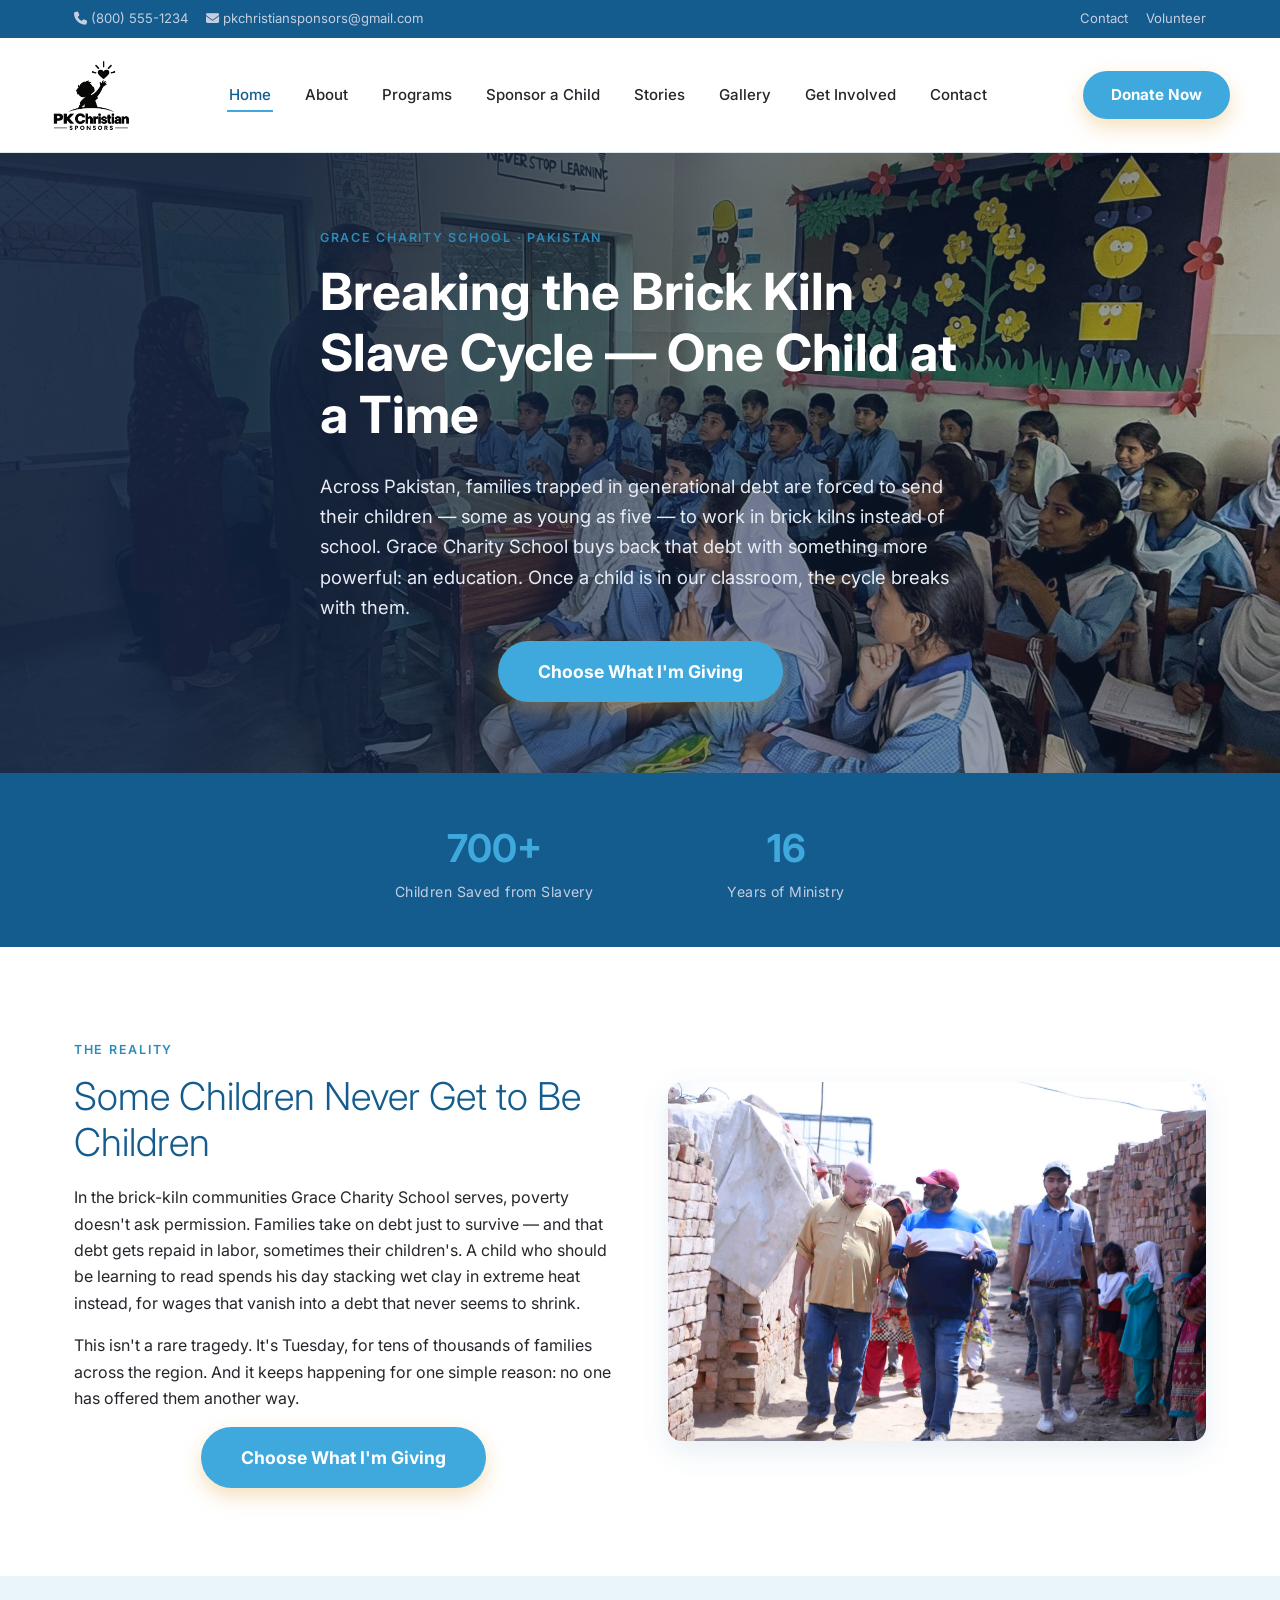
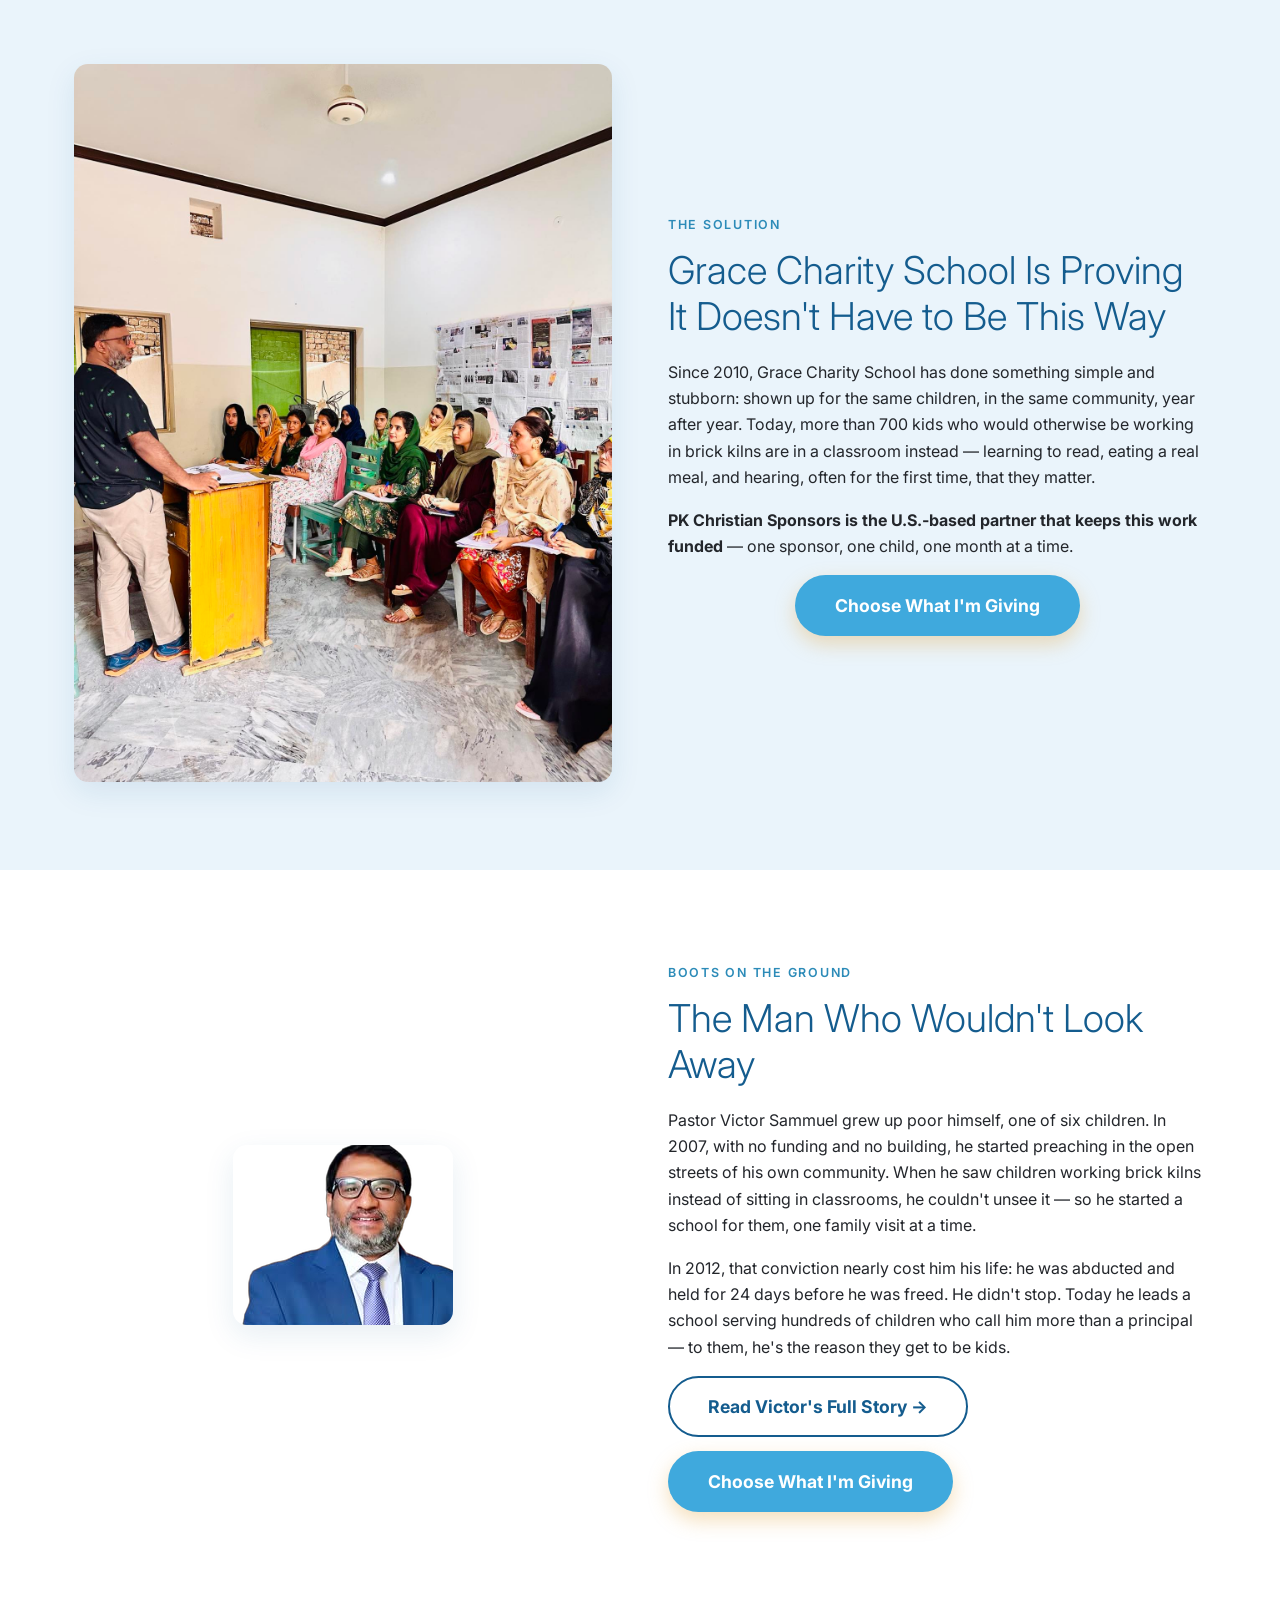
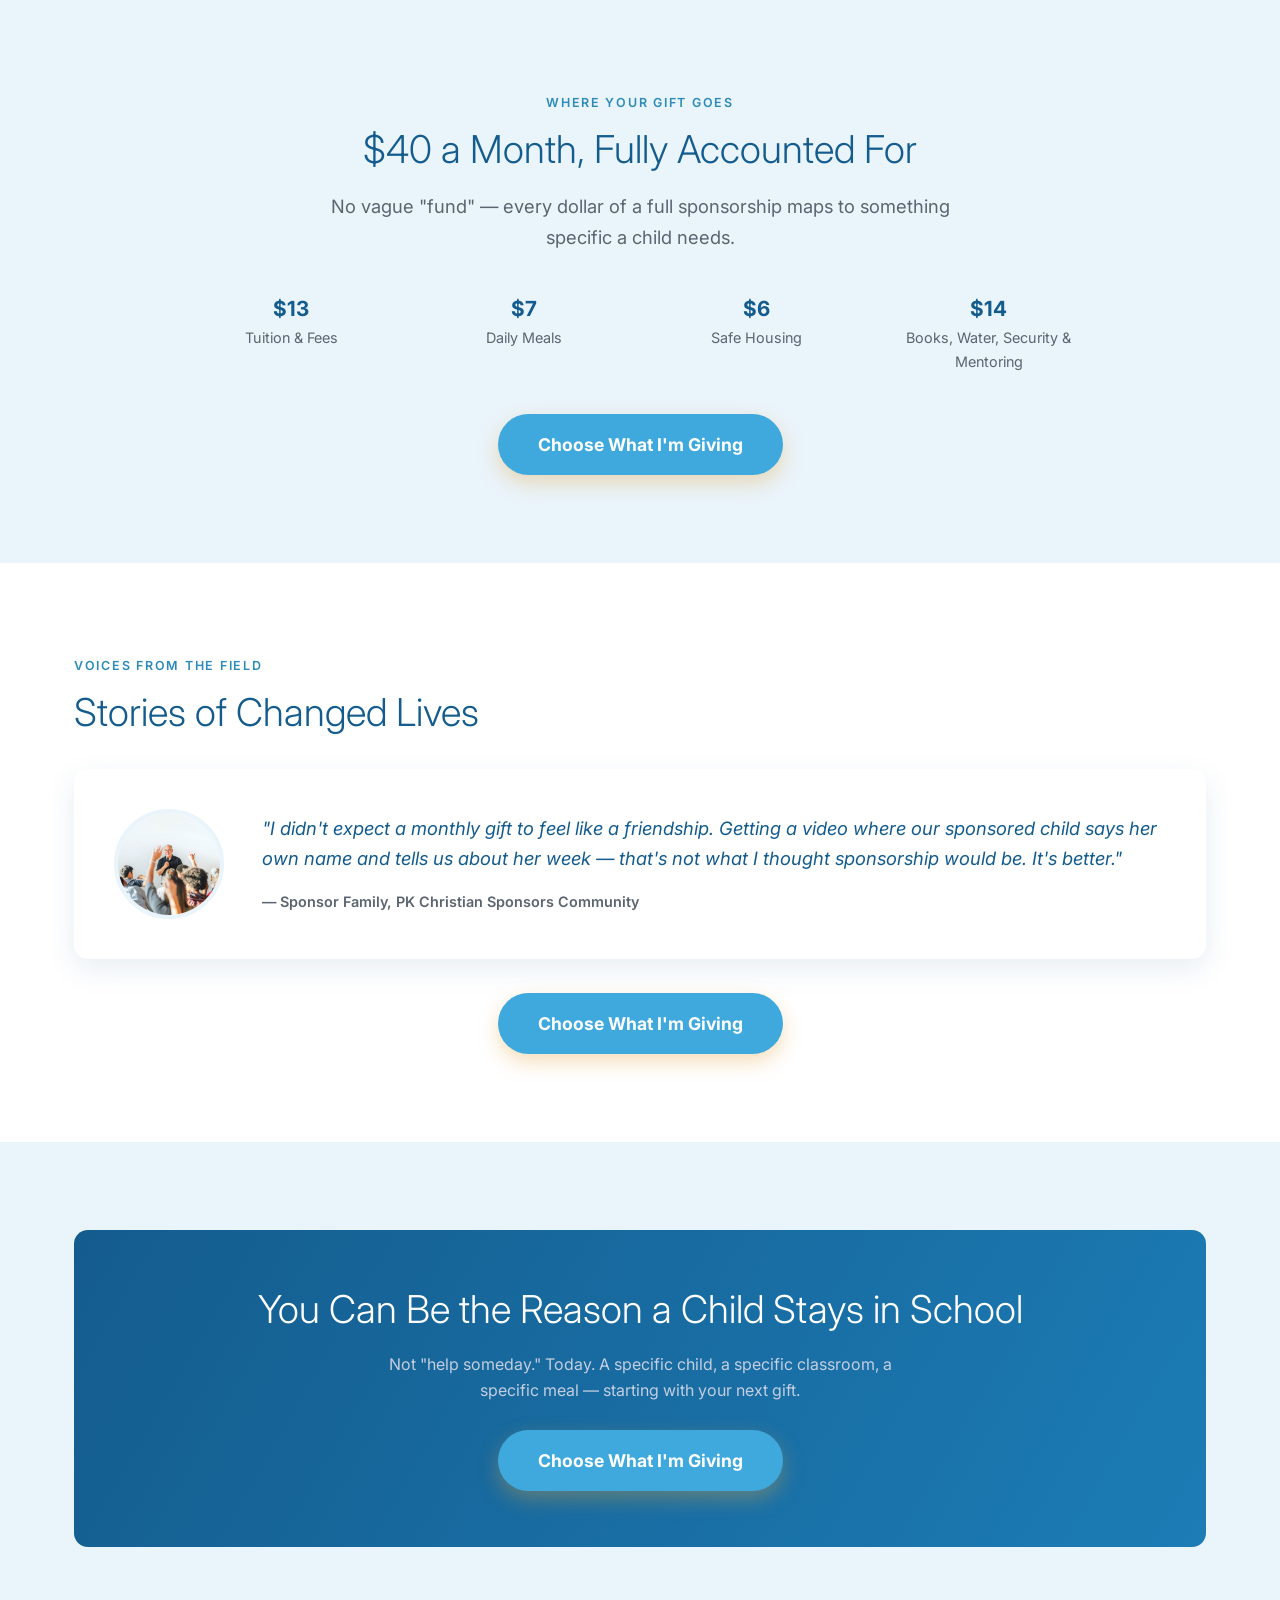
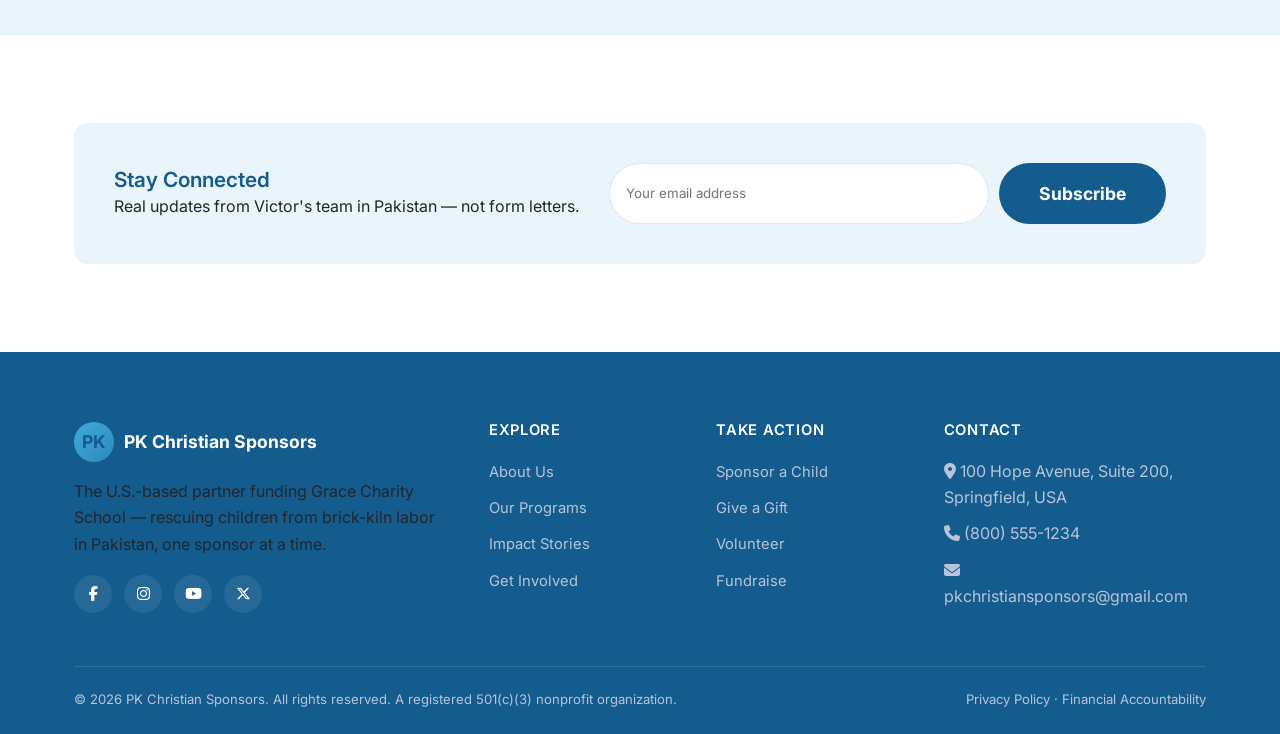
==== index.html @ f9dd8cdf "Rewrite site copy around the real mission: end the brick-kiln slave cycle - Home page rebuilt as a t" ====
<!DOCTYPE html>
<html lang="en">
<head>
<meta charset="UTF-8">
<meta name="viewport" content="width=device-width, initial-scale=1.0">
<title>PK Christian Sponsors | Grace Charity School, Pakistan</title>
<meta name="description" content="Children in Pakistan's brick kilns are working instead of learning. Grace Charity School is changing that, one sponsor at a time. See the cause, the school, and the man who started it.">
<link rel="icon" href="data:image/svg+xml,<svg xmlns=%22http://www.w3.org/2000/svg%22 viewBox=%220 0 100 100%22><text y=%22.9em%22 font-size=%2290%22>✝️</text></svg>">
<link rel="preconnect" href="https://fonts.googleapis.com">
<link href="https://fonts.googleapis.com/css2?family=Inter:wght@300;400;500;600;700&display=swap" rel="stylesheet">
<link rel="stylesheet" href="https://cdnjs.cloudflare.com/ajax/libs/font-awesome/6.5.1/css/all.min.css">
<link rel="stylesheet" href="css/style.css">
</head>
<body>

<div class="topbar">
  <div class="container">
    <div class="topbar-links">
      <a href="tel:+18005551234"><i class="fa-solid fa-phone"></i> (800) 555-1234</a>
      <a href="mailto:pkchristiansponsors@gmail.com"><i class="fa-solid fa-envelope"></i> pkchristiansponsors@gmail.com</a>
    </div>
    <div class="topbar-links">
      <a href="contact.html">Contact</a>
      <a href="get-involved.html">Volunteer</a>
    </div>
  </div>
</div>

<header class="site-header">
  <div class="container nav">
    <a href="index.html" class="brand">
      <img src="images/logo-black.png" alt="PK Christian Sponsors" class="brand-logo">
    </a>
    <nav>
      <ul class="nav-links">
        <li><a href="index.html" class="active">Home</a></li>
        <li><a href="about.html">About</a></li>
        <li><a href="programs.html">Programs</a></li>
        <li><a href="sponsor.html">Sponsor a Child</a></li>
        <li><a href="stories.html">Stories</a></li>
        <li><a href="gallery.html">Gallery</a></li>
        <li><a href="get-involved.html">Get Involved</a></li>
        <li><a href="contact.html">Contact</a></li>
      </ul>
    </nav>
    <div class="nav-cta">
      <a href="donate.html" class="btn btn--gold btn--sm">Donate Now</a>
      <button class="nav-toggle" aria-label="Toggle menu"><span></span><span></span><span></span></button>
    </div>
  </div>
</header>

<section class="hero" style="background-image:url('images/gallery/690743312_10238207178231028_1238630617117092862_n.jpg');">
  <div class="container">
    <div class="hero-content">
      <span class="eyebrow">Grace Charity School · Pakistan</span>
      <h1>Breaking the Brick Kiln Slave Cycle — One Child at a Time</h1>
      <p class="lede">Across Pakistan, families trapped in generational debt are forced to send their children — some as young as five — to work in brick kilns instead of school. Grace Charity School buys back that debt with something more powerful: an education. Once a child is in our classroom, the cycle breaks with them.</p>
      <div class="btn-row" style="justify-content:center;">
        <a href="donate.html" class="btn btn--gold">Choose What I'm Giving</a>
      </div>
    </div>
  </div>
</section>

<section class="stats">
  <div class="container stats-grid">
    <div>
      <div class="num">700+</div>
      <div class="label">Children Saved from Slavery</div>
    </div>
    <div>
      <div class="num">16</div>
      <div class="label">Years of Ministry</div>
    </div>
  </div>
</section>

<section class="section" id="cause">
  <div class="container split">
    <div>
      <span class="eyebrow">The Reality</span>
      <h2>Some Children Never Get to Be Children</h2>
      <p>In the brick-kiln communities Grace Charity School serves, poverty doesn't ask permission. Families take on debt just to survive — and that debt gets repaid in labor, sometimes their children's. A child who should be learning to read spends his day stacking wet clay in extreme heat instead, for wages that vanish into a debt that never seems to shrink.</p>
      <p>This isn't a rare tragedy. It's Tuesday, for tens of thousands of families across the region. And it keeps happening for one simple reason: no one has offered them another way.</p>
      <div class="text-center"><a href="donate.html" class="btn btn--gold">Choose What I'm Giving</a></div>
    </div>
    <div class="split-media">
      <img src="images/gallery/grace-charity-school-redeeming-love-missions-general-2.jpg" alt="Brick kiln community that Grace Charity School serves in Pakistan">
    </div>
  </div>
</section>

<section class="section section--cream" id="school">
  <div class="container split">
    <div class="split-media">
      <img src="images/gallery/grace-charity-school-redeeming-love-missions-teachers-cards-35.jpg" alt="Classroom at Grace Charity School">
    </div>
    <div>
      <span class="eyebrow">The Solution</span>
      <h2>Grace Charity School Is Proving It Doesn't Have to Be This Way</h2>
      <p>Since 2010, Grace Charity School has done something simple and stubborn: shown up for the same children, in the same community, year after year. Today, more than 700 kids who would otherwise be working in brick kilns are in a classroom instead — learning to read, eating a real meal, and hearing, often for the first time, that they matter.</p>
      <p><strong>PK Christian Sponsors is the U.S.-based partner that keeps this work funded</strong> — one sponsor, one child, one month at a time.</p>
      <div class="text-center"><a href="donate.html" class="btn btn--gold">Choose What I'm Giving</a></div>
    </div>
  </div>
</section>

<section class="section" id="victor">
  <div class="container split">
    <div class="text-center">
      <img src="images/team/victor-sammuel.png" alt="Pastor Victor Sammuel" style="max-width:280px;margin:0 auto;">
    </div>
    <div>
      <span class="eyebrow">Boots on the Ground</span>
      <h2>The Man Who Wouldn't Look Away</h2>
      <p>Pastor Victor Sammuel grew up poor himself, one of six children. In 2007, with no funding and no building, he started preaching in the open streets of his own community. When he saw children working brick kilns instead of sitting in classrooms, he couldn't unsee it — so he started a school for them, one family visit at a time.</p>
      <p>In 2012, that conviction nearly cost him his life: he was abducted and held for 24 days before he was freed. He didn't stop. Today he leads a school serving hundreds of children who call him more than a principal — to them, he's the reason they get to be kids.</p>
      <div class="btn-row">
        <a href="about.html#victor" class="btn btn--ghost">Read Victor's Full Story →</a>
        <a href="donate.html" class="btn btn--gold">Choose What I'm Giving</a>
      </div>
    </div>
  </div>
</section>

<section class="section section--cream">
  <div class="container text-center" style="max-width:720px;">
    <span class="eyebrow">Where Your Gift Goes</span>
    <h2>$40 a Month, Fully Accounted For</h2>
    <p class="lede text-center">No vague "fund" — every dollar of a full sponsorship maps to something specific a child needs.</p>
  </div>
  <div class="container">
    <div class="grid grid--4" style="margin-top:40px;max-width:900px;margin-left:auto;margin-right:auto;">
      <div class="text-center">
        <div style="font-family:var(--font-head);font-weight:700;color:var(--navy);font-size:1.3rem;">$13</div>
        <div style="color:var(--muted);font-size:0.9rem;">Tuition &amp; Fees</div>
      </div>
      <div class="text-center">
        <div style="font-family:var(--font-head);font-weight:700;color:var(--navy);font-size:1.3rem;">$7</div>
        <div style="color:var(--muted);font-size:0.9rem;">Daily Meals</div>
      </div>
      <div class="text-center">
        <div style="font-family:var(--font-head);font-weight:700;color:var(--navy);font-size:1.3rem;">$6</div>
        <div style="color:var(--muted);font-size:0.9rem;">Safe Housing</div>
      </div>
      <div class="text-center">
        <div style="font-family:var(--font-head);font-weight:700;color:var(--navy);font-size:1.3rem;">$14</div>
        <div style="color:var(--muted);font-size:0.9rem;">Books, Water, Security &amp; Mentoring</div>
      </div>
    </div>
    <div class="text-center" style="margin-top:40px;">
      <a href="donate.html" class="btn btn--gold">Choose What I'm Giving</a>
    </div>
  </div>
</section>

<section class="section">
  <div class="container">
    <span class="eyebrow">Voices From the Field</span>
    <h2 style="margin-bottom:34px;">Stories of Changed Lives</h2>
    <div class="testimonial">
      <img src="images/gallery/diverse-people-in-a-seminar-2025-02-10-09-11-28-utc.jpg" alt="Portrait of a sponsor">
      <div>
        <blockquote>"I didn't expect a monthly gift to feel like a friendship. Getting a video where our sponsored child says her own name and tells us about her week — that's not what I thought sponsorship would be. It's better."</blockquote>
        <cite>— Sponsor Family, PK Christian Sponsors Community</cite>
      </div>
    </div>
    <div class="text-center" style="margin-top:34px;">
      <a href="donate.html" class="btn btn--gold">Choose What I'm Giving</a>
    </div>
  </div>
</section>

<section class="section section--cream">
  <div class="container">
    <div class="cta-banner">
      <h2>You Can Be the Reason a Child Stays in School</h2>
      <p style="max-width:520px;margin:0 auto 26px;">Not "help someday." Today. A specific child, a specific classroom, a specific meal — starting with your next gift.</p>
      <div class="btn-row" style="justify-content:center;">
        <a href="donate.html" class="btn btn--gold">Choose What I'm Giving</a>
      </div>
    </div>
  </div>
</section>

<section class="section">
  <div class="container">
    <div class="newsletter">
      <div>
        <h3 class="mb-0">Stay Connected</h3>
        <p class="mb-0">Real updates from Victor's team in Pakistan — not form letters.</p>
      </div>
      <form name="newsletter" method="POST" data-netlify="true" netlify-honeypot="bot-field" action="/thank-you.html">
        <input type="hidden" name="form-name" value="newsletter">
        <p class="hp-field"><label>Don't fill this out if you're human: <input name="bot-field"></label></p>
        <input type="email" name="email" placeholder="Your email address" required>
        <button class="btn btn--navy" type="submit">Subscribe</button>
      </form>
    </div>
  </div>
</section>

<footer class="site-footer">
  <div class="container">
    <div class="footer-grid">
      <div>
        <div class="footer-brand">
          <span class="mark" style="width:40px;height:40px;border-radius:50%;background:linear-gradient(135deg,#3FA9DD,#2C8BB8);color:#145C8E;display:flex;align-items:center;justify-content:center;font-family:'Inter',sans-serif;font-weight:700;">PK</span>
          <span>PK Christian Sponsors</span>
        </div>
        <p>The U.S.-based partner funding Grace Charity School — rescuing children from brick-kiln labor in Pakistan, one sponsor at a time.</p>
        <div class="social-row">
          <a href="#" aria-label="Facebook"><i class="fa-brands fa-facebook-f"></i></a>
          <a href="#" aria-label="Instagram"><i class="fa-brands fa-instagram"></i></a>
          <a href="#" aria-label="YouTube"><i class="fa-brands fa-youtube"></i></a>
          <a href="#" aria-label="X"><i class="fa-brands fa-x-twitter"></i></a>
        </div>
      </div>
      <div>
        <h4>Explore</h4>
        <ul>
          <li><a href="about.html">About Us</a></li>
          <li><a href="programs.html">Our Programs</a></li>
          <li><a href="stories.html">Impact Stories</a></li>
          <li><a href="get-involved.html">Get Involved</a></li>
        </ul>
      </div>
      <div>
        <h4>Take Action</h4>
        <ul>
          <li><a href="sponsor.html">Sponsor a Child</a></li>
          <li><a href="donate.html">Give a Gift</a></li>
          <li><a href="get-involved.html#volunteer">Volunteer</a></li>
          <li><a href="get-involved.html#fundraise">Fundraise</a></li>
        </ul>
      </div>
      <div>
        <h4>Contact</h4>
        <ul>
          <li><i class="fa-solid fa-location-dot"></i> 100 Hope Avenue, Suite 200, Springfield, USA</li>
          <li><i class="fa-solid fa-phone"></i> (800) 555-1234</li>
          <li><i class="fa-solid fa-envelope"></i> pkchristiansponsors@gmail.com</li>
        </ul>
      </div>
    </div>
    <div class="footer-bottom">
      <span>© 2026 PK Christian Sponsors. All rights reserved. A registered 501(c)(3) nonprofit organization.</span>
      <span><a href="#">Privacy Policy</a> · <a href="#">Financial Accountability</a></span>
    </div>
  </div>
</footer>

<script src="js/main.js"></script>
</body>
</html>
---- css/style.css ----
/* ==========================================================================
   PK Christian Sponsors — Stylesheet
   ========================================================================== */

:root {
  /* Variable names kept from the original navy/gold scheme to avoid touching
     every rule below — values now point to a white + light-blue palette. */
  --navy: #145C8E;        /* deep blue — headings, dark sections, footer */
  --navy-light: #1C7CB5;  /* lighter deep blue — hovers, gradients */
  --gold: #3FA9DD;        /* sky blue — primary buttons, accents */
  --gold-dark: #2C8BB8;   /* darker sky blue — hover states */
  --cream: #EAF4FB;       /* pale blue tint — alternate section background */
  --white: #FFFFFF;
  --text: #23262B;
  --muted: #5B6570;
  --border: #DCE8F0;
  --success: #3E7B5B;

  --font-head: 'Inter', 'Segoe UI', sans-serif;
  --font-body: 'Inter', 'Segoe UI', sans-serif;

  --container: 1180px;
  --radius: 14px;
  --shadow: 0 10px 30px rgba(20, 92, 142, 0.10);
  --shadow-sm: 0 4px 14px rgba(20, 92, 142, 0.08);
}

* { box-sizing: border-box; }

html { scroll-behavior: smooth; }

body {
  margin: 0;
  font-family: var(--font-body);
  color: var(--text);
  background: var(--white);
  line-height: 1.65;
  -webkit-font-smoothing: antialiased;
}

img { max-width: 100%; display: block; }

h1, h2, h3, h4 {
  font-family: var(--font-head);
  color: var(--navy);
  line-height: 1.2;
  margin: 0 0 0.5em;
  font-weight: 600;
}

h1 { font-size: clamp(2.1rem, 4vw, 3.2rem); font-weight: 700; }
h2 { font-size: clamp(1.7rem, 3vw, 2.4rem); font-weight: 300; }
h3 { font-size: 1.3rem; font-weight: 600; }

p { margin: 0 0 1em; color: var(--text); }

a { color: var(--navy); text-decoration: none; }

.container {
  max-width: var(--container);
  margin: 0 auto;
  padding: 0 24px;
}

.eyebrow {
  display: inline-block;
  font-family: var(--font-head);
  font-size: 0.78rem;
  letter-spacing: 0.14em;
  text-transform: uppercase;
  color: var(--gold-dark);
  font-weight: 600;
  margin-bottom: 12px;
}

.lede {
  font-size: 1.15rem;
  color: var(--muted);
  max-width: 640px;
}

.section {
  padding: 88px 0;
}
.section--tight { padding: 56px 0; }
.section--cream { background: var(--cream); }
.section--navy { background: var(--navy); color: #DCE3EF; }
.section--navy h2, .section--navy h3 { color: var(--white); }
.section--navy p { color: #C4CEE0; }

.text-center { text-align: center; margin-left: auto; margin-right: auto; }

/* Buttons */
.btn {
  display: inline-flex;
  align-items: center;
  gap: 10px;
  font-family: var(--font-head);
  font-weight: 700;
  font-size: 1.1rem;
  padding: 18px 38px;
  border-radius: 999px;
  border: 2px solid transparent;
  cursor: pointer;
  transition: transform 0.15s ease, box-shadow 0.15s ease, background 0.15s ease, color 0.15s ease;
  text-align: center;
  line-height: 1.2;
}
.btn:hover { transform: translateY(-2px); }

.btn--gold {
  background: var(--gold);
  color: var(--white);
  box-shadow: 0 8px 20px rgba(227, 162, 60, 0.35);
}
.btn--gold:hover { background: var(--gold-dark); }

.btn--outline {
  background: transparent;
  border-color: rgba(255,255,255,0.7);
  color: var(--white);
}
.btn--outline:hover { background: rgba(255,255,255,0.12); }

.btn--navy {
  background: var(--navy);
  color: var(--white);
}
.btn--navy:hover { background: var(--navy-light); }

.btn--ghost {
  background: transparent;
  border-color: var(--navy);
  color: var(--navy);
}
.btn--ghost:hover { background: var(--navy); color: var(--white); }

.btn--block { width: 100%; justify-content: center; }
.btn--sm { padding: 13px 26px; font-size: 0.95rem; }

.btn-row { display: flex; flex-wrap: wrap; gap: 14px; }

/* ==========================================================================
   Top bar + Header
   ========================================================================== */

.topbar {
  background: var(--navy);
  color: #C4CEE0;
  font-size: 0.82rem;
}
.topbar .container {
  display: flex;
  justify-content: space-between;
  align-items: center;
  padding-top: 8px;
  padding-bottom: 8px;
  flex-wrap: wrap;
  gap: 6px;
}
.topbar a { color: #C4CEE0; }
.topbar .topbar-links { display: flex; gap: 18px; }
.topbar .topbar-links a:hover { color: var(--gold); }

header.site-header {
  position: sticky;
  top: 0;
  z-index: 50;
  background: var(--white);
  border-bottom: 1px solid var(--border);
}

.nav {
  display: flex;
  align-items: center;
  justify-content: space-between;
  padding: 16px 0;
}

.brand {
  display: flex;
  align-items: center;
  gap: 10px;
  font-family: var(--font-head);
  font-weight: 700;
  font-size: 1.15rem;
  color: var(--navy);
}
.brand .mark {
  width: 42px;
  height: 42px;
  border-radius: 50%;
  background: linear-gradient(135deg, var(--navy), var(--navy-light));
  color: var(--gold);
  display: flex;
  align-items: center;
  justify-content: center;
  font-family: var(--font-head);
  font-weight: 700;
}
.brand small {
  display: block;
  font-family: var(--font-body);
  font-weight: 500;
  font-size: 0.68rem;
  letter-spacing: 0.08em;
  text-transform: uppercase;
  color: var(--muted);
}
.brand-logo {
  height: 82px;
  width: auto;
  display: block;
}
@media (max-width: 760px) {
  .brand-logo { height: 64px; }
}

.nav-links {
  display: flex;
  align-items: center;
  gap: 30px;
  list-style: none;
  margin: 0;
  padding: 0;
}
.nav-links a {
  font-family: var(--font-head);
  font-weight: 500;
  font-size: 0.94rem;
  color: var(--text);
  padding: 6px 2px;
  border-bottom: 2px solid transparent;
}
.nav-links a:hover,
.nav-links a.active {
  color: var(--navy);
  border-bottom-color: var(--gold);
}

.nav-cta { display: flex; align-items: center; gap: 16px; }

.nav-toggle {
  display: none;
  background: none;
  border: none;
  cursor: pointer;
  padding: 8px;
}
.nav-toggle span {
  display: block;
  width: 26px;
  height: 2px;
  background: var(--navy);
  margin: 5px 0;
  transition: 0.2s;
}

/* ==========================================================================
   Hero
   ========================================================================== */

.hero {
  position: relative;
  color: var(--white);
  display: flex;
  align-items: center;
  min-height: 620px;
  background-size: cover;
  background-position: center;
}
.hero::before {
  content: "";
  position: absolute;
  inset: 0;
  background: linear-gradient(100deg, rgba(18,35,63,0.92) 20%, rgba(18,35,63,0.55) 60%, rgba(18,35,63,0.35) 100%);
}
.hero .container { position: relative; z-index: 2; }
.hero-content { max-width: 640px; }
.hero p.lede { color: #E7ECF5; }
.hero h1 { color: var(--white); }

.page-hero {
  position: relative;
  color: var(--white);
  background-size: cover;
  background-position: center;
  padding: 130px 0 70px;
}
.page-hero::before {
  content: "";
  position: absolute;
  inset: 0;
  background: rgba(18,35,63,0.82);
}
.page-hero .container { position: relative; z-index: 2; }
.page-hero h1 { color: var(--white); margin-bottom: 10px; }
.breadcrumb { font-size: 0.85rem; color: #B9C4DA; }
.breadcrumb a { color: #B9C4DA; }
.breadcrumb a:hover { color: var(--gold); }

/* ==========================================================================
   Stats bar
   ========================================================================== */

.stats {
  background: var(--navy);
  color: var(--white);
}
.stats-grid {
  display: grid;
  grid-template-columns: repeat(2, 1fr);
  gap: 24px;
  max-width: 560px;
  margin: 0 auto;
  padding: 44px 0;
  text-align: center;
}
.stats-grid .num {
  font-family: var(--font-head);
  font-size: clamp(1.8rem, 3vw, 2.6rem);
  font-weight: 700;
  color: var(--gold);
}
.stats-grid .label {
  font-size: 0.88rem;
  color: #C4CEE0;
  letter-spacing: 0.03em;
}

/* ==========================================================================
   Grid / Cards
   ========================================================================== */

.grid {
  display: grid;
  gap: 30px;
}
.grid--2 { grid-template-columns: repeat(2, 1fr); }
.grid--3 { grid-template-columns: repeat(3, 1fr); }
.grid--4 { grid-template-columns: repeat(4, 1fr); }

.split {
  display: grid;
  grid-template-columns: 1fr 1fr;
  gap: 56px;
  align-items: center;
}
.split img { border-radius: var(--radius); box-shadow: var(--shadow); }

.card {
  background: var(--white);
  border-radius: var(--radius);
  overflow: hidden;
  box-shadow: var(--shadow-sm);
  border: 1px solid var(--border);
  display: flex;
  flex-direction: column;
  transition: transform 0.2s ease, box-shadow 0.2s ease;
}
.card:hover { transform: translateY(-4px); box-shadow: var(--shadow); }
.card img { height: 200px; width: 100%; object-fit: cover; }
.card-body { padding: 22px 24px 26px; flex: 1; display: flex; flex-direction: column; }
.card-body h3 { margin-bottom: 8px; }
.card-body p { color: var(--muted); font-size: 0.95rem; flex: 1; }
.card-link {
  font-family: var(--font-head);
  font-weight: 600;
  font-size: 0.88rem;
  color: var(--navy);
  margin-top: 12px;
}
.card-link:hover { color: var(--gold-dark); }

.icon-badge {
  width: 52px;
  height: 52px;
  border-radius: 12px;
  background: rgba(227,162,60,0.15);
  color: var(--gold-dark);
  display: flex;
  align-items: center;
  justify-content: center;
  font-size: 1.4rem;
  margin-bottom: 16px;
}

.value-card { padding: 8px; }

/* Testimonial */
.testimonial {
  background: var(--white);
  border-radius: var(--radius);
  box-shadow: var(--shadow);
  padding: 40px;
  display: grid;
  grid-template-columns: 120px 1fr;
  gap: 28px;
  align-items: center;
}
.testimonial img {
  width: 110px; height: 110px; border-radius: 50%; object-fit: cover;
  border: 4px solid var(--cream);
}
.testimonial blockquote {
  margin: 0 0 14px;
  font-family: var(--font-head);
  font-size: 1.15rem;
  color: var(--navy);
  font-style: italic;
}
.testimonial cite {
  font-style: normal;
  font-weight: 600;
  color: var(--muted);
  font-size: 0.9rem;
}

/* Sponsor / child cards */
.child-card {
  background: var(--white);
  border: 1px solid var(--border);
  border-radius: var(--radius);
  overflow: hidden;
  box-shadow: var(--shadow-sm);
  position: relative;
}
.child-card img { height: 240px; object-fit: cover; }
.child-card .tag {
  position: absolute;
  top: 14px; left: 14px;
  background: var(--gold);
  color: var(--navy);
  font-family: var(--font-head);
  font-weight: 700;
  font-size: 0.72rem;
  letter-spacing: 0.06em;
  text-transform: uppercase;
  padding: 5px 12px;
  border-radius: 999px;
}
.child-card .info { padding: 18px 20px 22px; }
.child-card .info h3 { margin-bottom: 2px; }
.child-card .meta { color: var(--muted); font-size: 0.88rem; margin-bottom: 12px; }

.sample-flag {
  background: #FFF4E0;
  border: 1px dashed var(--gold-dark);
  color: #7A5613;
  border-radius: 10px;
  padding: 14px 18px;
  font-size: 0.88rem;
  margin-bottom: 34px;
}

/* Steps */
.steps { counter-reset: step; }
.step {
  display: flex;
  gap: 20px;
  margin-bottom: 30px;
}
.step .step-num {
  counter-increment: step;
  flex-shrink: 0;
  width: 46px; height: 46px;
  border-radius: 50%;
  background: var(--navy);
  color: var(--gold);
  font-family: var(--font-head);
  font-weight: 700;
  display: flex; align-items: center; justify-content: center;
}
.step .step-num::before { content: counter(step); }

/* Pricing / donate tiers */
.tier {
  border: 2px solid var(--border);
  border-radius: var(--radius);
  padding: 30px 26px;
  text-align: center;
  background: var(--white);
  position: relative;
  transition: border-color 0.2s ease, transform 0.2s ease;
}
.tier:hover { transform: translateY(-4px); }
.tier--featured { border-color: var(--gold); box-shadow: var(--shadow); }
.tier .badge {
  position: absolute; top: -14px; left: 50%; transform: translateX(-50%);
  background: var(--gold); color: var(--navy);
  font-family: var(--font-head); font-weight: 700; font-size: 0.72rem;
  letter-spacing: 0.05em; text-transform: uppercase;
  padding: 5px 14px; border-radius: 999px;
}
.tier .amount {
  font-family: var(--font-head);
  font-size: 2.4rem;
  font-weight: 700;
  color: var(--navy);
  margin: 10px 0;
}
.tier .amount span { font-size: 1rem; color: var(--muted); font-weight: 500; }
.tier ul { list-style: none; padding: 0; margin: 18px 0 26px; text-align: left; }
.tier li { padding: 7px 0; color: var(--muted); font-size: 0.92rem; border-bottom: 1px solid var(--border); }
.tier li:last-child { border-bottom: none; }
.tier li::before { content: "✓ "; color: var(--success); font-weight: 700; }

/* Impact allocation bar */
.allocation { margin: 30px 0; }
.allocation-row { margin-bottom: 18px; }
.allocation-row .row-label {
  display: flex; justify-content: space-between; font-family: var(--font-head);
  font-weight: 600; font-size: 0.92rem; margin-bottom: 6px; color: var(--navy);
}
.bar-track { background: var(--border); border-radius: 999px; height: 10px; overflow: hidden; }
.bar-fill { background: var(--gold); height: 100%; border-radius: 999px; }

/* Forms */
.form-field { margin-bottom: 18px; }
.form-field label {
  display: block;
  font-family: var(--font-head);
  font-weight: 600;
  font-size: 0.88rem;
  margin-bottom: 6px;
  color: var(--navy);
}
.form-field input,
.form-field select,
.form-field textarea {
  width: 100%;
  padding: 12px 14px;
  border: 1px solid var(--border);
  border-radius: 10px;
  font-family: var(--font-body);
  font-size: 0.95rem;
  background: var(--white);
  color: var(--text);
}
.form-field input:focus,
.form-field select:focus,
.form-field textarea:focus {
  outline: none;
  border-color: var(--gold);
  box-shadow: 0 0 0 3px rgba(227,162,60,0.2);
}
.form-row { display: grid; grid-template-columns: 1fr 1fr; gap: 18px; }
.form-note { font-size: 0.82rem; color: var(--muted); margin-top: -6px; }
.hp-field { position: absolute; left: -9999px; }

.amount-grid {
  display: grid;
  grid-template-columns: repeat(4, 1fr);
  gap: 12px;
  margin-bottom: 22px;
}
.amount-option {
  border: 2px solid var(--border);
  border-radius: 10px;
  padding: 14px 8px;
  text-align: center;
  font-family: var(--font-head);
  font-weight: 600;
  color: var(--navy);
  cursor: pointer;
  background: var(--white);
}
.amount-option:hover { border-color: var(--gold); }
.amount-option.selected { border-color: var(--gold); background: #FFF7E9; }

.toggle-group {
  display: inline-flex;
  border: 2px solid var(--border);
  border-radius: 999px;
  padding: 4px;
  margin-bottom: 26px;
}
.toggle-group button {
  border: none;
  background: none;
  font-family: var(--font-head);
  font-weight: 600;
  font-size: 0.9rem;
  padding: 10px 22px;
  border-radius: 999px;
  cursor: pointer;
  color: var(--muted);
}
.toggle-group button.active { background: var(--navy); color: var(--white); }

/* CTA banner */
.cta-banner {
  background: linear-gradient(120deg, var(--navy), var(--navy-light));
  color: var(--white);
  border-radius: var(--radius);
  padding: 56px;
  text-align: center;
  position: relative;
  overflow: hidden;
}
.cta-banner h2 { color: var(--white); }
.cta-banner p { color: #C4CEE0; }

/* Newsletter */
.newsletter {
  background: var(--cream);
  border-radius: var(--radius);
  padding: 40px;
  display: flex;
  justify-content: space-between;
  align-items: center;
  gap: 30px;
  flex-wrap: wrap;
}
.newsletter form { display: flex; gap: 10px; flex: 1; min-width: 280px; }
.newsletter input {
  flex: 1;
  padding: 13px 16px;
  border-radius: 999px;
  border: 1px solid var(--border);
  font-family: var(--font-body);
}

/* Team */
.team-card { text-align: center; }
.team-card img {
  width: 100%; aspect-ratio: 1/1; object-fit: cover;
  border-radius: var(--radius);
  margin-bottom: 16px;
}
.team-card h3 { margin-bottom: 2px; }
.team-card .role { color: var(--gold-dark); font-weight: 600; font-size: 0.88rem; margin-bottom: 10px; }

/* Values grid */
.values-grid { display: grid; grid-template-columns: repeat(4, 1fr); gap: 26px; }

/* Timeline (about) */
.timeline { border-left: 3px solid var(--border); padding-left: 30px; margin-left: 6px; }
.timeline-item { position: relative; padding-bottom: 34px; }
.timeline-item::before {
  content: "";
  position: absolute; left: -38px; top: 4px;
  width: 14px; height: 14px; border-radius: 50%;
  background: var(--gold); border: 3px solid var(--white); box-shadow: 0 0 0 2px var(--gold);
}
.timeline-item .year { font-family: var(--font-head); font-weight: 700; color: var(--navy); }

/* Footer */
footer.site-footer {
  background: var(--navy);
  color: #B9C4DA;
  padding: 70px 0 24px;
}
.footer-grid {
  display: grid;
  grid-template-columns: 2fr 1fr 1fr 1.4fr;
  gap: 40px;
  padding-bottom: 46px;
  border-bottom: 1px solid rgba(255,255,255,0.12);
}
.footer-grid h4 {
  color: var(--white);
  font-size: 0.92rem;
  letter-spacing: 0.05em;
  text-transform: uppercase;
  margin-bottom: 18px;
}
.footer-grid ul { list-style: none; padding: 0; margin: 0; }
.footer-grid li { margin-bottom: 10px; }
.footer-grid a { color: #B9C4DA; font-size: 0.92rem; }
.footer-grid a:hover { color: var(--gold); }
.footer-brand { display: flex; align-items: center; gap: 10px; margin-bottom: 16px; }
.footer-brand span { font-family: var(--font-head); font-weight: 700; color: var(--white); font-size: 1.1rem; }
.social-row { display: flex; gap: 12px; margin-top: 18px; }
.social-row a {
  width: 38px; height: 38px; border-radius: 50%;
  background: rgba(255,255,255,0.08);
  display: flex; align-items: center; justify-content: center;
  color: var(--white);
}
.social-row a:hover { background: var(--gold); color: var(--navy); }
.footer-bottom {
  display: flex; justify-content: space-between; align-items: center;
  padding-top: 22px; font-size: 0.82rem; flex-wrap: wrap; gap: 10px;
}
.footer-bottom a { color: #B9C4DA; }

/* Utilities */
.mt-0 { margin-top: 0; }
.mb-0 { margin-bottom: 0; }
.tag-pill {
  display: inline-block;
  background: rgba(227,162,60,0.15);
  color: var(--gold-dark);
  font-family: var(--font-head);
  font-weight: 600;
  font-size: 0.76rem;
  letter-spacing: 0.05em;
  text-transform: uppercase;
  padding: 5px 14px;
  border-radius: 999px;
  margin-bottom: 14px;
}

/* ==========================================================================
   Sponsorship Builder (checkout-style item picker)
   ========================================================================== */

.quick-bundles {
  display: flex;
  flex-wrap: wrap;
  gap: 14px;
  margin: 28px 0 40px;
}
.bundle-btn {
  border: 2px solid var(--border);
  background: var(--white);
  border-radius: 999px;
  padding: 12px 24px;
  font-family: var(--font-head);
  font-weight: 600;
  font-size: 0.9rem;
  color: var(--navy);
  cursor: pointer;
  transition: border-color 0.15s ease, background 0.15s ease, color 0.15s ease;
}
.bundle-btn:hover { border-color: var(--gold); }
.bundle-btn.active { background: var(--navy); border-color: var(--navy); color: var(--white); }
.bundle-btn .amt { color: var(--gold-dark); font-weight: 700; }
.bundle-btn.active .amt { color: var(--gold); }

.builder-layout {
  display: grid;
  grid-template-columns: 1fr 340px;
  gap: 40px;
  align-items: start;
}

.item-grid { display: grid; gap: 12px; }

.item-card {
  display: flex;
  align-items: center;
  gap: 18px;
  background: var(--white);
  border: 2px solid var(--border);
  border-radius: var(--radius);
  padding: 16px 20px;
  cursor: pointer;
  transition: border-color 0.15s ease, background 0.15s ease;
  user-select: none;
}
.item-card:hover { border-color: var(--gold); }
.item-card.selected { border-color: var(--gold); background: #FFFBF3; }
.item-card .item-icon {
  width: 48px; height: 48px; border-radius: 12px;
  background: rgba(227,162,60,0.15);
  color: var(--gold-dark);
  display: flex; align-items: center; justify-content: center;
  font-size: 1.2rem;
  flex-shrink: 0;
}
.item-card.selected .item-icon { background: var(--gold); color: var(--navy); }
.item-card .item-info { flex: 1; min-width: 0; }
.item-card .item-info h3 {
  font-size: 1rem; margin-bottom: 3px;
  display: flex; align-items: baseline; gap: 10px; flex-wrap: wrap;
}
.item-card .item-price { font-family: var(--font-head); color: var(--gold-dark); font-weight: 700; font-size: 0.9rem; }
.item-card .item-info p { margin: 0; font-size: 0.86rem; color: var(--muted); }
.item-toggle {
  flex-shrink: 0;
  border: 2px solid var(--navy);
  background: var(--white);
  color: var(--navy);
  font-family: var(--font-head);
  font-weight: 600;
  font-size: 0.8rem;
  padding: 9px 16px;
  border-radius: 999px;
  min-width: 90px;
  text-align: center;
  pointer-events: none;
}
.item-card.selected .item-toggle { background: var(--navy); color: var(--white); }

.cart-summary {
  position: sticky;
  top: 96px;
  background: var(--cream);
  border: 1px solid var(--border);
  border-radius: var(--radius);
  padding: 26px;
}
.cart-summary h3 { margin-bottom: 4px; }
.cart-summary .cart-sub { color: var(--muted); font-size: 0.85rem; margin-bottom: 16px; }
.cart-list { list-style: none; padding: 0; margin: 0 0 16px; max-height: 300px; overflow-y: auto; }
.cart-list li {
  display: flex; justify-content: space-between; align-items: center;
  padding: 9px 0; border-bottom: 1px solid var(--border);
  font-size: 0.86rem; color: var(--text); gap: 10px;
}
.cart-list li span:first-child { flex: 1; }
.cart-list .cart-empty { color: var(--muted); font-style: italic; border-bottom: none; padding: 4px 0; }
.cart-line { display: flex; align-items: center; gap: 8px; flex-shrink: 0; }
.cart-remove {
  background: none; border: none; color: var(--muted); font-size: 1.15rem;
  cursor: pointer; line-height: 1; padding: 0;
}
.cart-remove:hover { color: #C0392B; }
.cart-total-row {
  display: flex; align-items: baseline; gap: 6px;
  font-family: var(--font-head); font-weight: 700; color: var(--navy);
  font-size: 1.6rem; padding-top: 14px; border-top: 2px solid var(--border); margin-bottom: 20px;
}
.cart-total-row .cart-total-label { flex: 1; font-size: 0.95rem; font-weight: 600; color: var(--muted); }
.cart-total-row .cart-total-unit { font-size: 0.85rem; font-weight: 500; color: var(--muted); }

.btn[aria-disabled="true"] {
  opacity: 0.5;
  cursor: not-allowed;
  pointer-events: none;
}

#mobileCartBar {
  display: none;
}

@media (max-width: 980px) {
  .builder-layout { grid-template-columns: 1fr; }
}

@media (max-width: 760px) {
  #mobileCartBar {
    display: flex;
    position: fixed;
    bottom: 0; left: 0; right: 0;
    background: var(--navy);
    color: var(--white);
    padding: 14px 20px;
    align-items: center;
    justify-content: space-between;
    gap: 14px;
    z-index: 60;
    box-shadow: 0 -6px 20px rgba(0,0,0,0.25);
  }
  #mobileCartBar .mobile-total { font-family: var(--font-head); }
  #mobileCartBar .mobile-total strong { display: block; font-size: 1.1rem; }
  #mobileCartBar .mobile-total small { display: block; font-weight: 400; font-size: 0.72rem; color: #C4CEE0; }
  body.has-mobile-cart { padding-bottom: 78px; }
}

/* Value-prop callout (video update bonus) */
.value-callout {
  display: flex;
  align-items: center;
  gap: 18px;
  background: linear-gradient(120deg, #EAF4FB, #F7FBFD);
  border: 2px solid var(--gold);
  border-radius: var(--radius);
  padding: 20px 24px;
  margin-bottom: 32px;
}
.value-callout .value-icon {
  width: 54px; height: 54px; border-radius: 50%;
  background: var(--gold); color: var(--white);
  display: flex; align-items: center; justify-content: center;
  font-size: 1.35rem; flex-shrink: 0;
}
.value-callout h3 { margin-bottom: 4px; font-size: 1.05rem; }
.value-callout p { margin: 0; color: var(--muted); font-size: 0.92rem; }

/* Product-style item cards */
.item-grid--products {
  grid-template-columns: repeat(auto-fill, minmax(200px, 1fr));
  gap: 18px;
}
.item-card--product {
  flex-direction: column;
  align-items: stretch;
  padding: 0 0 18px;
  text-align: center;
  gap: 0;
}
.item-card--product .item-photo {
  width: 100%; aspect-ratio: 4/3; overflow: hidden;
  border-radius: 12px 12px 0 0;
  margin-bottom: 14px;
}
.item-card--product .item-photo img { width: 100%; height: 100%; object-fit: cover; display: block; }
.item-card--product .item-info { padding: 0 16px; }
.item-card--product .item-info h3 { justify-content: center; }
.item-card--product .item-toggle { margin: 12px 16px 0; }

/* Crowdfunding-style repairs card */
.repairs-card {
  background: var(--white);
  border: 2px solid var(--border);
  border-radius: var(--radius);
  padding: 32px;
  box-shadow: var(--shadow-sm);
}
.repairs-bar-track { background: var(--border); border-radius: 999px; height: 16px; overflow: hidden; margin: 18px 0 8px; }
.repairs-bar-fill { background: linear-gradient(90deg, var(--gold), var(--gold-dark)); height: 100%; border-radius: 999px; }
.repairs-meta { display: flex; justify-content: space-between; font-weight: 600; color: var(--navy); margin-bottom: 26px; font-size: 0.95rem; }

/* Full-sponsorship value-stack card */
.sponsorship-card {
  display: flex;
  gap: 28px;
  background: var(--white);
  border: 1px solid var(--border);
  border-radius: var(--radius);
  box-shadow: var(--shadow-sm);
  overflow: hidden;
  margin-bottom: 30px;
}
.sponsorship-media { flex: 0 0 42%; min-height: 260px; }
.sponsorship-media img { width: 100%; height: 100%; object-fit: cover; display: block; }
.sponsorship-body { padding: 28px 30px 28px 0; flex: 1; }
.sponsorship-body .price { font-family: var(--font-head); font-size: 2.4rem; font-weight: 700; color: var(--navy); margin: 6px 0 4px; }
.sponsorship-body .price span { font-size: 1rem; font-weight: 500; color: var(--muted); }
.check-list { list-style: none; padding: 0; margin: 16px 0 0; }
.check-list li { padding: 6px 0; color: var(--text); font-size: 0.95rem; }
.check-list li::before { content: "✓ "; color: var(--success); font-weight: 700; }
.check-list--priced li {
  display: flex;
  justify-content: space-between;
  align-items: baseline;
  gap: 12px;
  border-bottom: 1px dashed var(--border);
}
.check-list--priced li:last-child { border-bottom: none; }
.check-list--priced .check-price { font-family: var(--font-head); font-weight: 700; color: var(--navy); flex-shrink: 0; }
@media (max-width: 760px) {
  .sponsorship-card { flex-direction: column; }
  .sponsorship-media { flex: none; height: 200px; }
  .sponsorship-body { padding: 22px; }
}

.select-label {
  font-family: var(--font-head);
  font-weight: 600;
  font-size: 0.92rem;
  color: var(--navy);
  margin: 22px 0 10px;
}

/* Sponsor multiple children — quantity stepper */
.quantity-row {
  display: flex;
  align-items: center;
  justify-content: space-between;
  gap: 12px;
  background: var(--cream);
  border-radius: 10px;
  padding: 12px 16px;
  margin-bottom: 18px;
}
.quantity-label { font-weight: 600; font-size: 0.9rem; color: var(--navy); }
.quantity-stepper {
  display: flex;
  align-items: center;
  gap: 14px;
  flex-shrink: 0;
}
.quantity-stepper button {
  width: 34px; height: 34px;
  border-radius: 50%;
  border: 2px solid var(--navy);
  background: var(--white);
  color: var(--navy);
  font-size: 1.1rem;
  font-weight: 700;
  line-height: 1;
  cursor: pointer;
  display: flex; align-items: center; justify-content: center;
}
.quantity-stepper button:hover { background: var(--navy); color: var(--white); }
.quantity-stepper span {
  font-family: var(--font-head);
  font-weight: 700;
  font-size: 1.15rem;
  min-width: 20px;
  text-align: center;
}

/* Order summary recap on donate page */
.order-summary {
  background: #FFFBF3;
  border: 2px solid var(--gold);
  border-radius: var(--radius);
  padding: 22px 24px;
  margin-bottom: 28px;
}
.order-summary h3 { display: flex; align-items: center; gap: 10px; margin-bottom: 10px; font-size: 1.05rem; }
.order-summary .order-summary-items { color: var(--muted); font-size: 0.92rem; margin-bottom: 10px; }
.order-summary-total-row { font-family: var(--font-head); font-weight: 700; color: var(--navy); }

/* ==========================================================================
   Responsive
   ========================================================================== */

@media (max-width: 980px) {
  .grid--4 { grid-template-columns: repeat(2, 1fr); }
  .grid--3 { grid-template-columns: repeat(2, 1fr); }
  .values-grid { grid-template-columns: repeat(2, 1fr); }
  .stats-grid { grid-template-columns: repeat(2, 1fr); }
  .footer-grid { grid-template-columns: 1fr 1fr; }
  .split { grid-template-columns: 1fr; gap: 30px; }
  .split.reverse .split-media { order: -1; }
  .testimonial { grid-template-columns: 1fr; text-align: center; }
  .testimonial img { margin: 0 auto; }
}

@media (max-width: 760px) {
  .topbar { display: none; }
  .nav-links {
    position: absolute;
    top: 100%; left: 0; right: 0;
    background: var(--white);
    flex-direction: column;
    align-items: flex-start;
    padding: 20px 24px 26px;
    border-bottom: 1px solid var(--border);
    display: none;
    gap: 16px;
  }
  .nav-links.open { display: flex; }
  .nav-cta .btn--ghost { display: none; }
  .nav-toggle { display: block; }
  .grid--2, .grid--3, .grid--4, .values-grid { grid-template-columns: 1fr; }
  .footer-grid { grid-template-columns: 1fr; }
  .amount-grid { grid-template-columns: repeat(2, 1fr); }
  .form-row { grid-template-columns: 1fr; }
  .cta-banner { padding: 36px 22px; }
  .newsletter { padding: 28px; }
  .section { padding: 60px 0; }
}
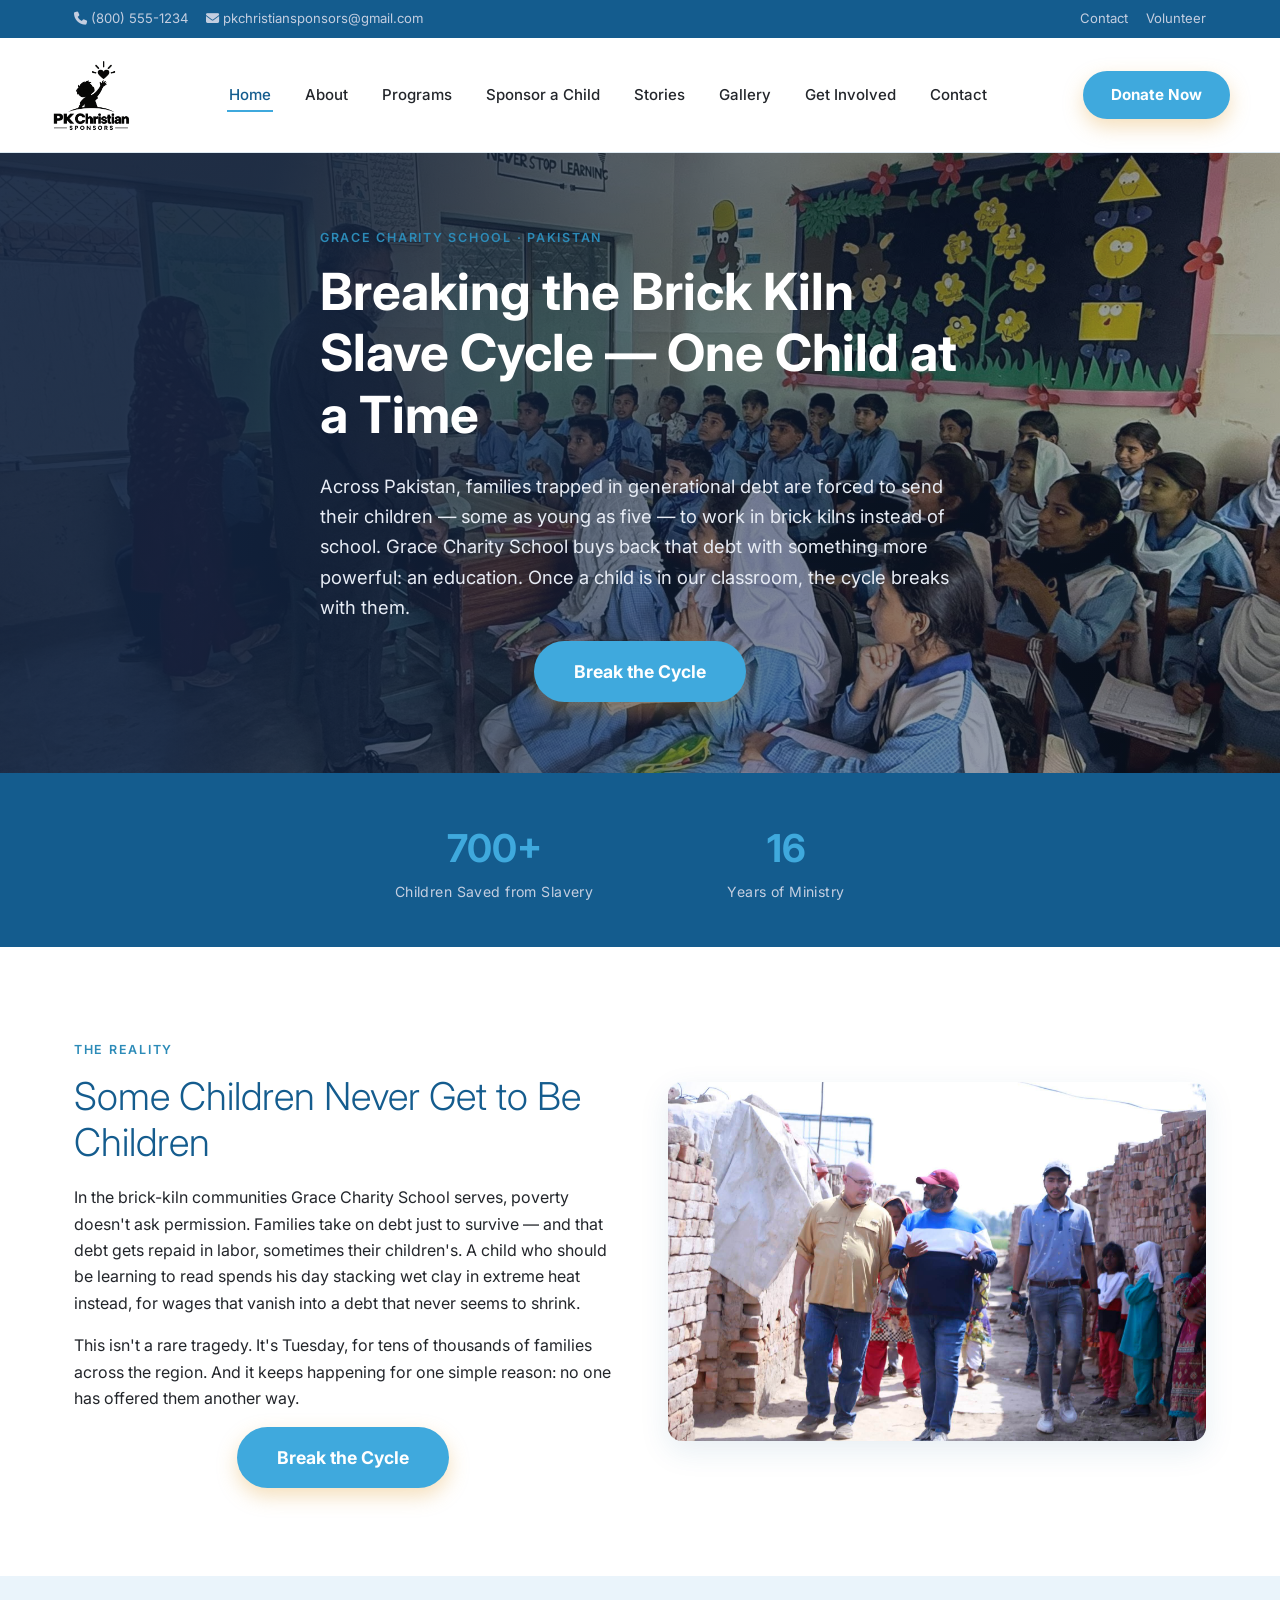
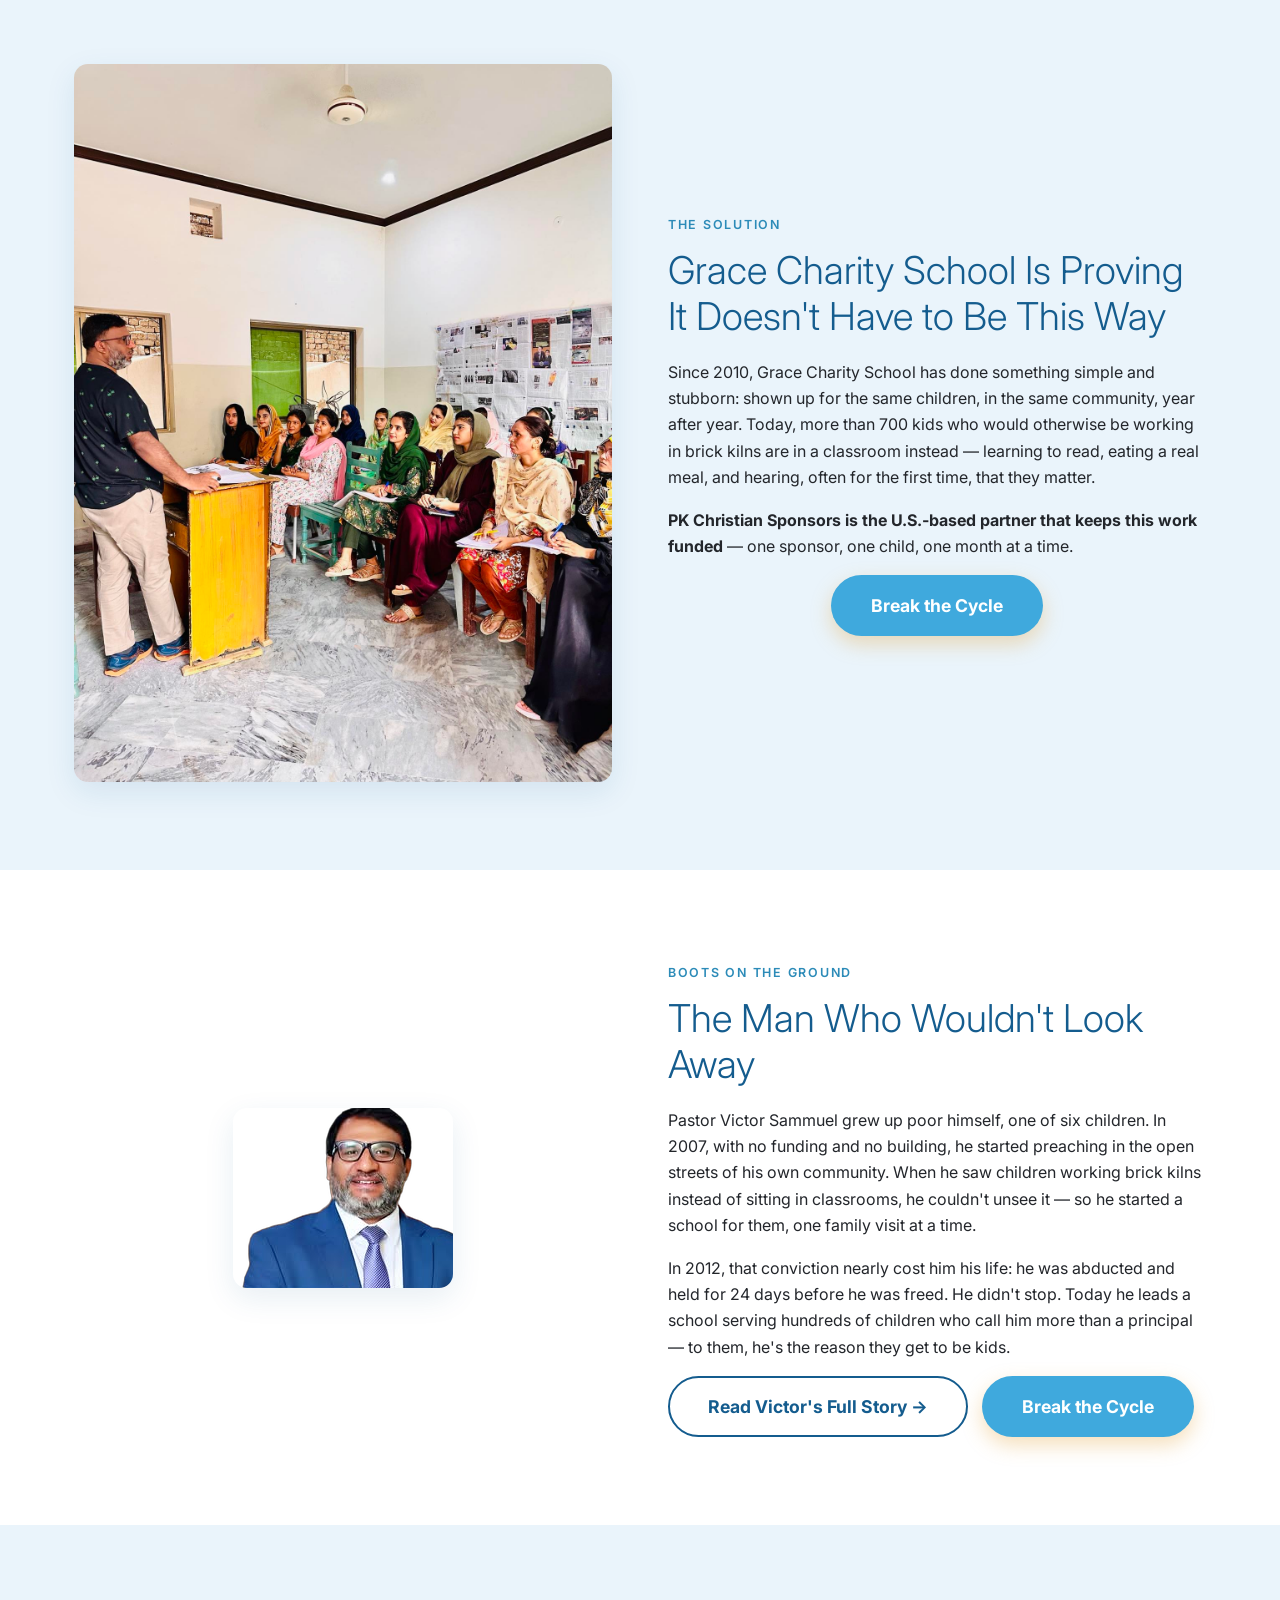
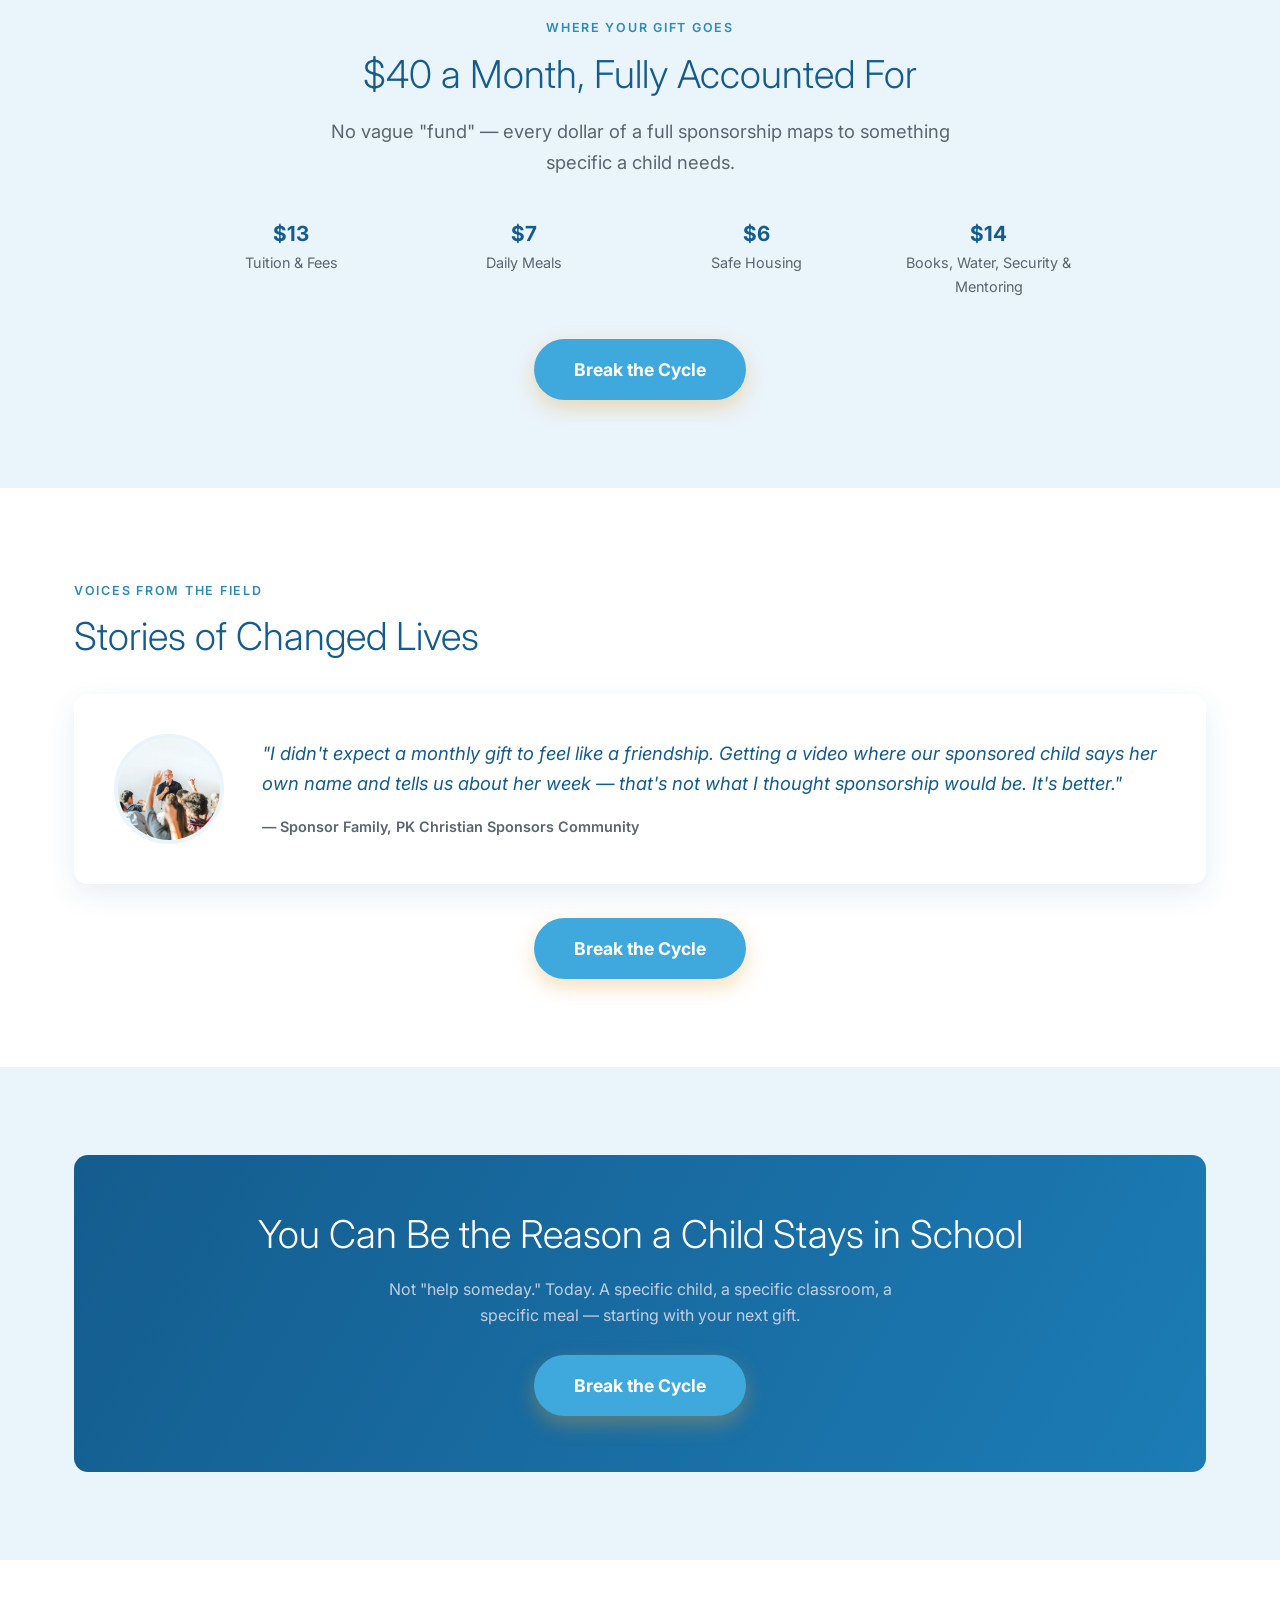
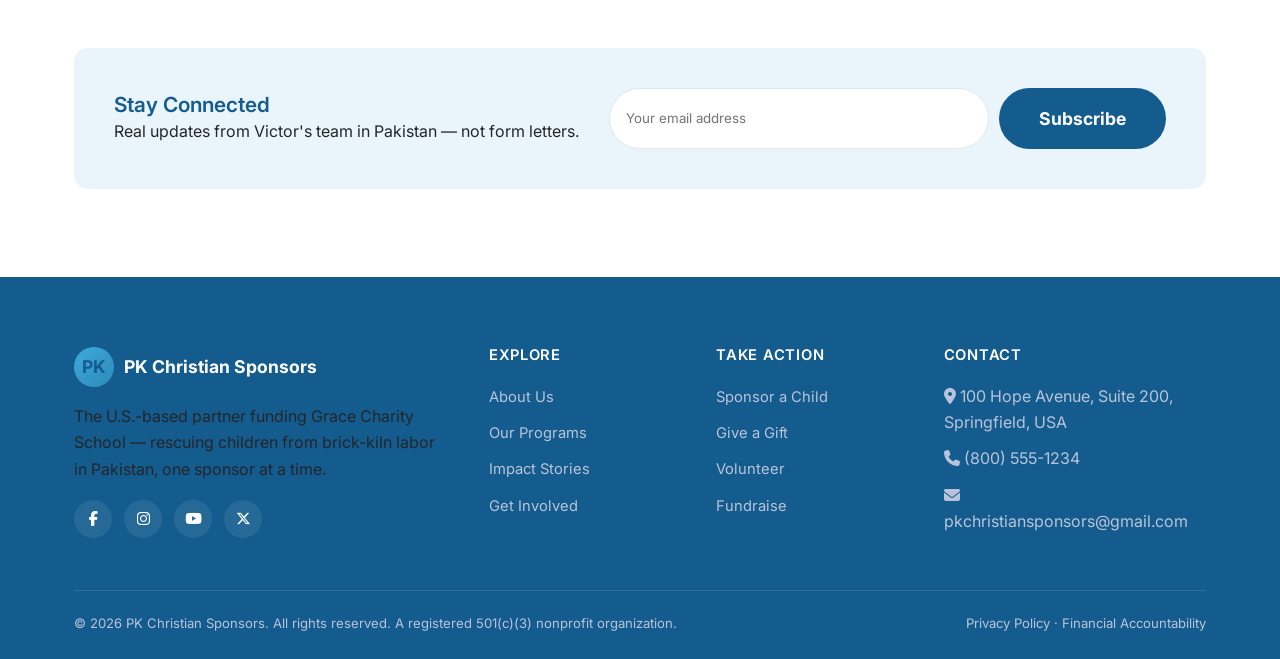
==== commit 16084898: "Change repeated CTA to 'Break the Cycle' Replaces 'Choose What I'm Giving' across the site. Ties the" ====
--- a/index.html
+++ b/index.html
@@ -57,7 +57,7 @@
       <h1>Breaking the Brick Kiln Slave Cycle — One Child at a Time</h1>
       <p class="lede">Across Pakistan, families trapped in generational debt are forced to send their children — some as young as five — to work in brick kilns instead of school. Grace Charity School buys back that debt with something more powerful: an education. Once a child is in our classroom, the cycle breaks with them.</p>
       <div class="btn-row" style="justify-content:center;">
-        <a href="donate.html" class="btn btn--gold">Choose What I'm Giving</a>
+        <a href="donate.html" class="btn btn--gold">Break the Cycle</a>
       </div>
     </div>
   </div>
@@ -83,7 +83,7 @@
       <h2>Some Children Never Get to Be Children</h2>
       <p>In the brick-kiln communities Grace Charity School serves, poverty doesn't ask permission. Families take on debt just to survive — and that debt gets repaid in labor, sometimes their children's. A child who should be learning to read spends his day stacking wet clay in extreme heat instead, for wages that vanish into a debt that never seems to shrink.</p>
       <p>This isn't a rare tragedy. It's Tuesday, for tens of thousands of families across the region. And it keeps happening for one simple reason: no one has offered them another way.</p>
-      <div class="text-center"><a href="donate.html" class="btn btn--gold">Choose What I'm Giving</a></div>
+      <div class="text-center"><a href="donate.html" class="btn btn--gold">Break the Cycle</a></div>
     </div>
     <div class="split-media">
       <img src="images/gallery/grace-charity-school-redeeming-love-missions-general-2.jpg" alt="Brick kiln community that Grace Charity School serves in Pakistan">
@@ -101,7 +101,7 @@
       <h2>Grace Charity School Is Proving It Doesn't Have to Be This Way</h2>
       <p>Since 2010, Grace Charity School has done something simple and stubborn: shown up for the same children, in the same community, year after year. Today, more than 700 kids who would otherwise be working in brick kilns are in a classroom instead — learning to read, eating a real meal, and hearing, often for the first time, that they matter.</p>
       <p><strong>PK Christian Sponsors is the U.S.-based partner that keeps this work funded</strong> — one sponsor, one child, one month at a time.</p>
-      <div class="text-center"><a href="donate.html" class="btn btn--gold">Choose What I'm Giving</a></div>
+      <div class="text-center"><a href="donate.html" class="btn btn--gold">Break the Cycle</a></div>
     </div>
   </div>
 </section>
@@ -118,7 +118,7 @@
       <p>In 2012, that conviction nearly cost him his life: he was abducted and held for 24 days before he was freed. He didn't stop. Today he leads a school serving hundreds of children who call him more than a principal — to them, he's the reason they get to be kids.</p>
       <div class="btn-row">
         <a href="about.html#victor" class="btn btn--ghost">Read Victor's Full Story →</a>
-        <a href="donate.html" class="btn btn--gold">Choose What I'm Giving</a>
+        <a href="donate.html" class="btn btn--gold">Break the Cycle</a>
       </div>
     </div>
   </div>
@@ -150,7 +150,7 @@
       </div>
     </div>
     <div class="text-center" style="margin-top:40px;">
-      <a href="donate.html" class="btn btn--gold">Choose What I'm Giving</a>
+      <a href="donate.html" class="btn btn--gold">Break the Cycle</a>
     </div>
   </div>
 </section>
@@ -167,7 +167,7 @@
       </div>
     </div>
     <div class="text-center" style="margin-top:34px;">
-      <a href="donate.html" class="btn btn--gold">Choose What I'm Giving</a>
+      <a href="donate.html" class="btn btn--gold">Break the Cycle</a>
     </div>
   </div>
 </section>
@@ -178,7 +178,7 @@
       <h2>You Can Be the Reason a Child Stays in School</h2>
       <p style="max-width:520px;margin:0 auto 26px;">Not "help someday." Today. A specific child, a specific classroom, a specific meal — starting with your next gift.</p>
       <div class="btn-row" style="justify-content:center;">
-        <a href="donate.html" class="btn btn--gold">Choose What I'm Giving</a>
+        <a href="donate.html" class="btn btn--gold">Break the Cycle</a>
       </div>
     </div>
   </div>
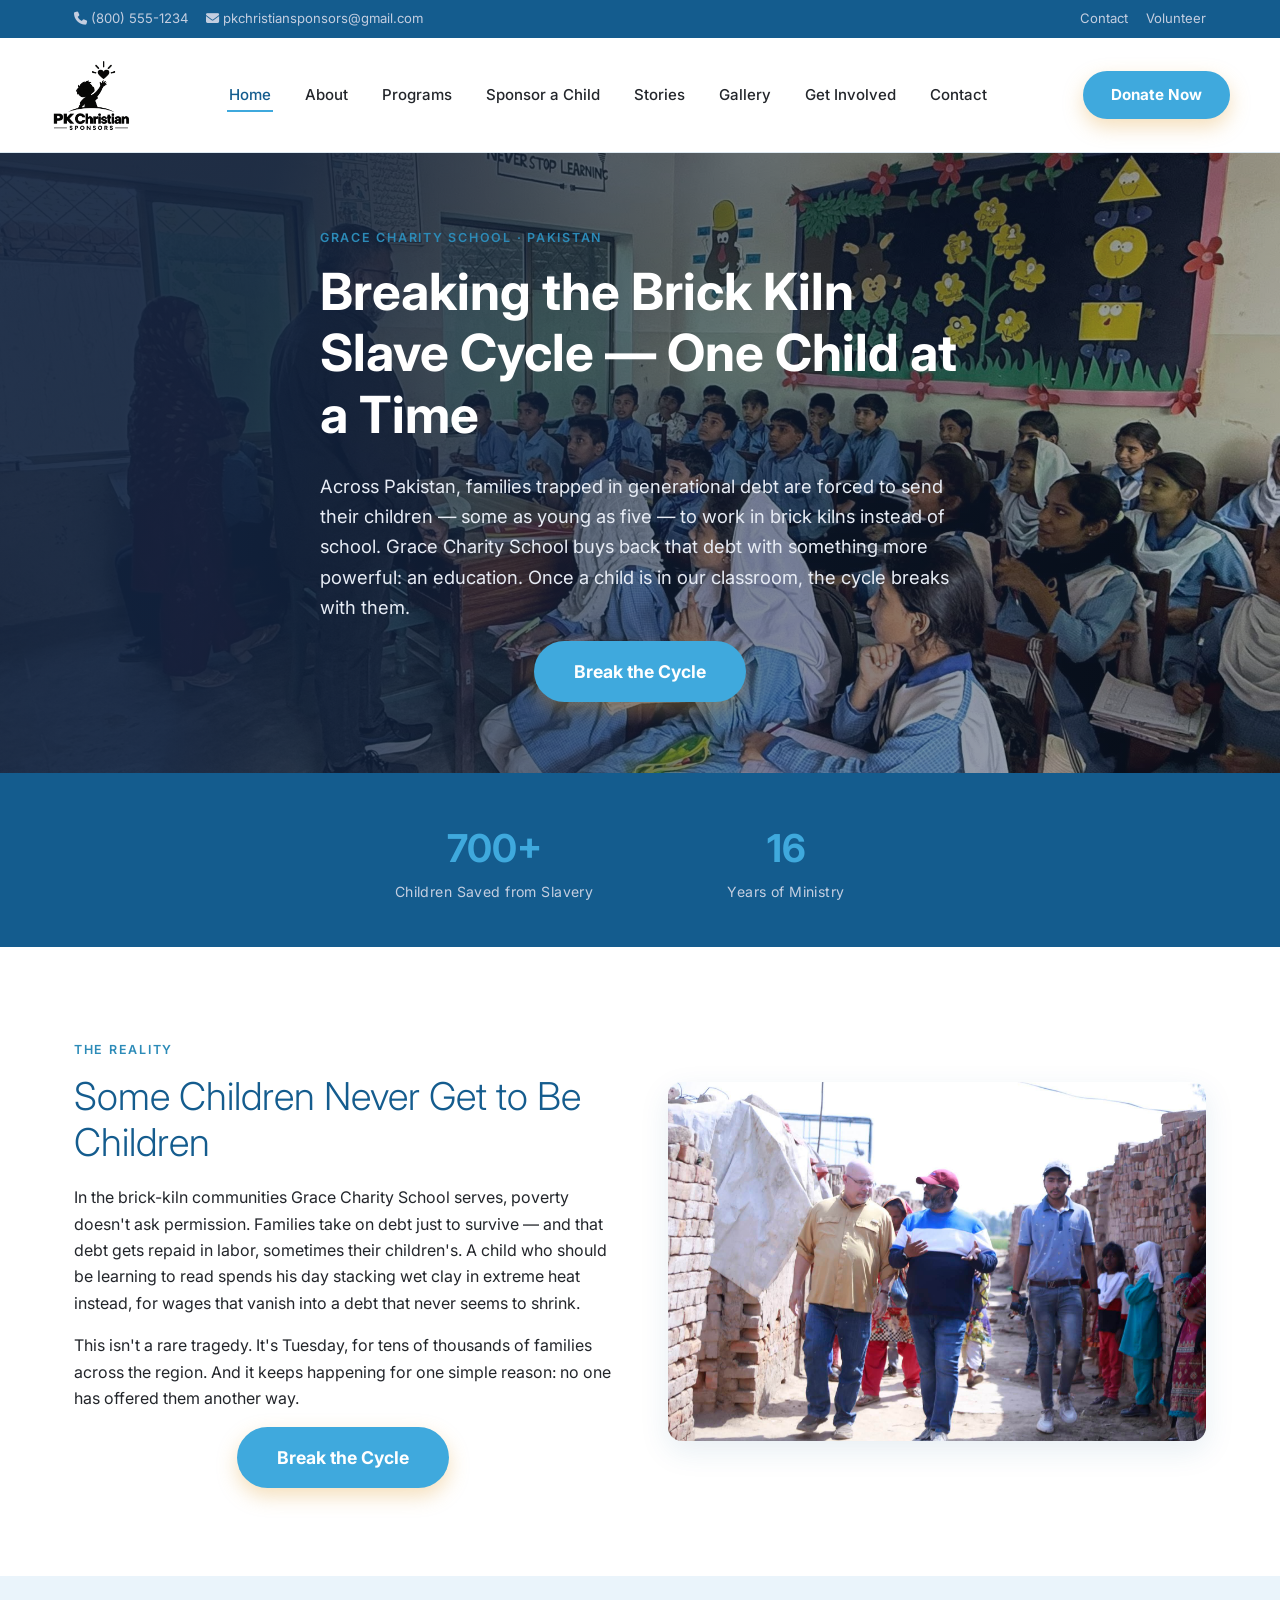
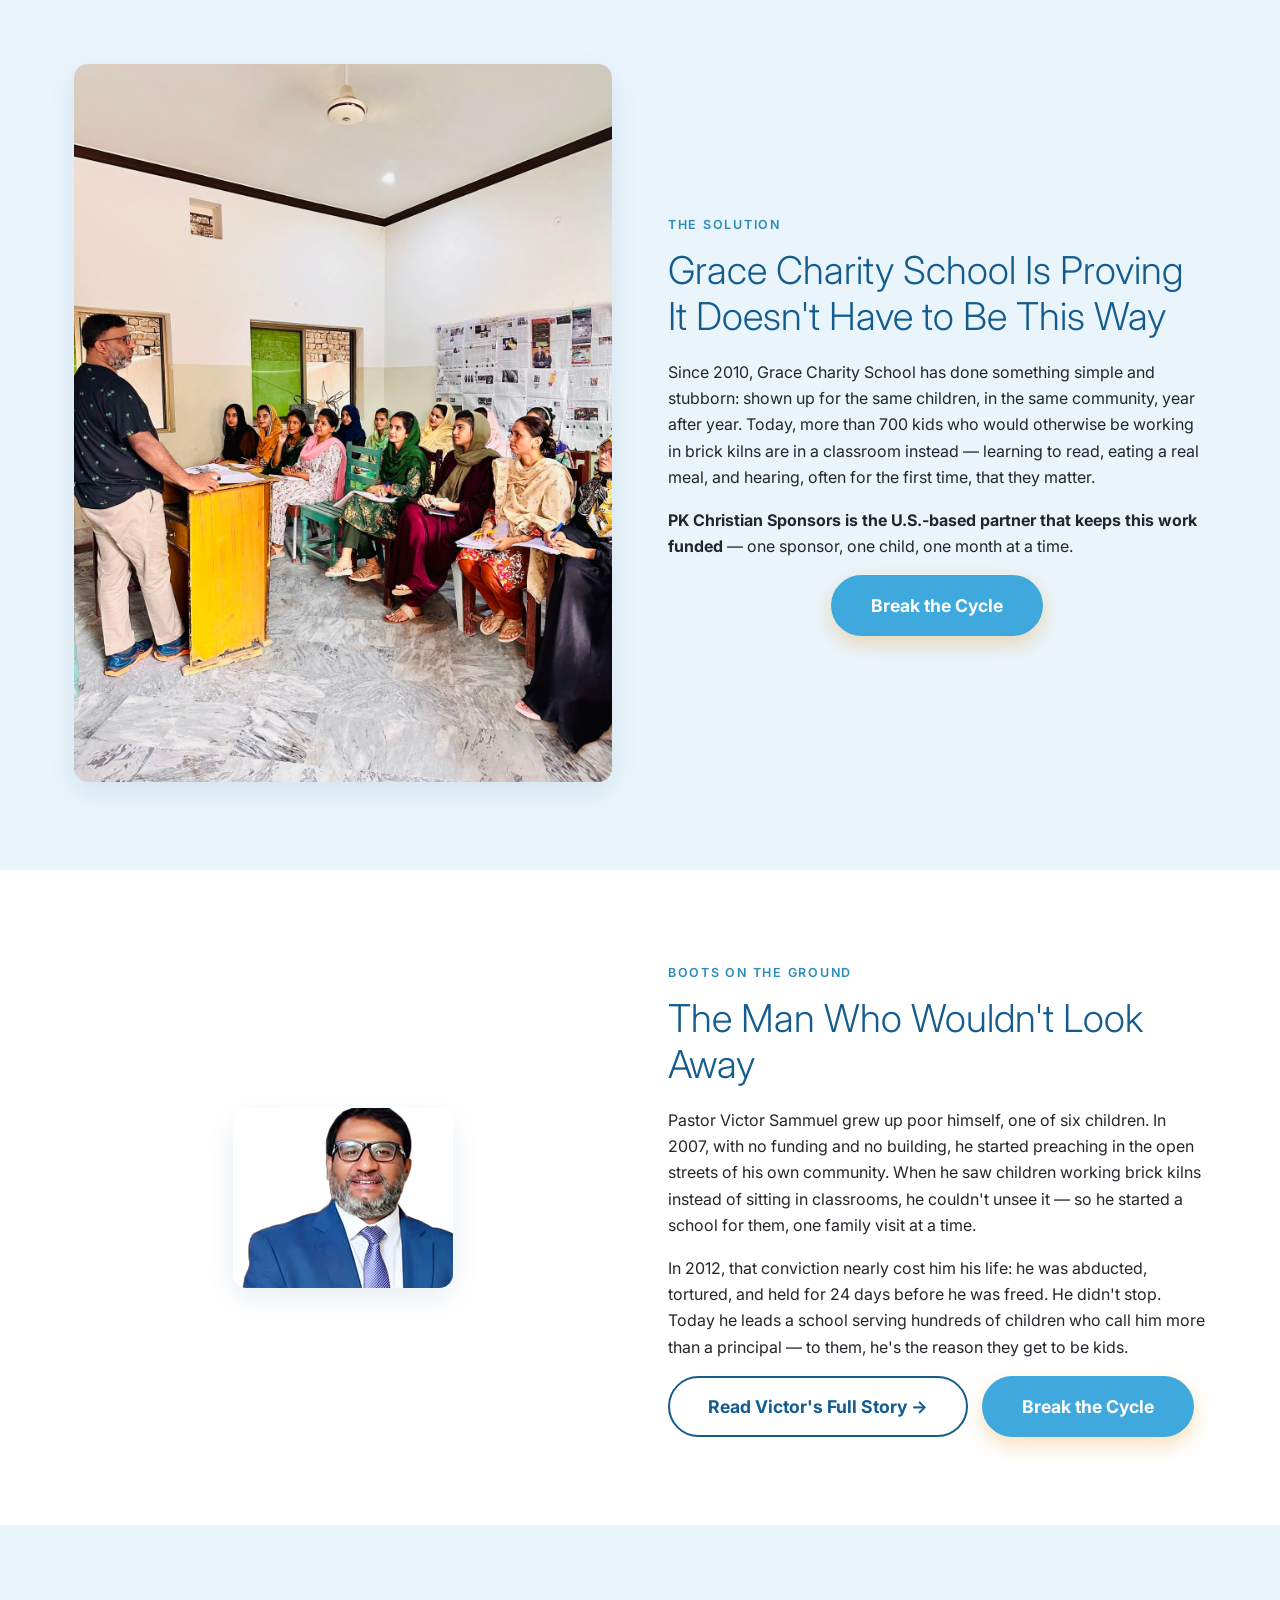
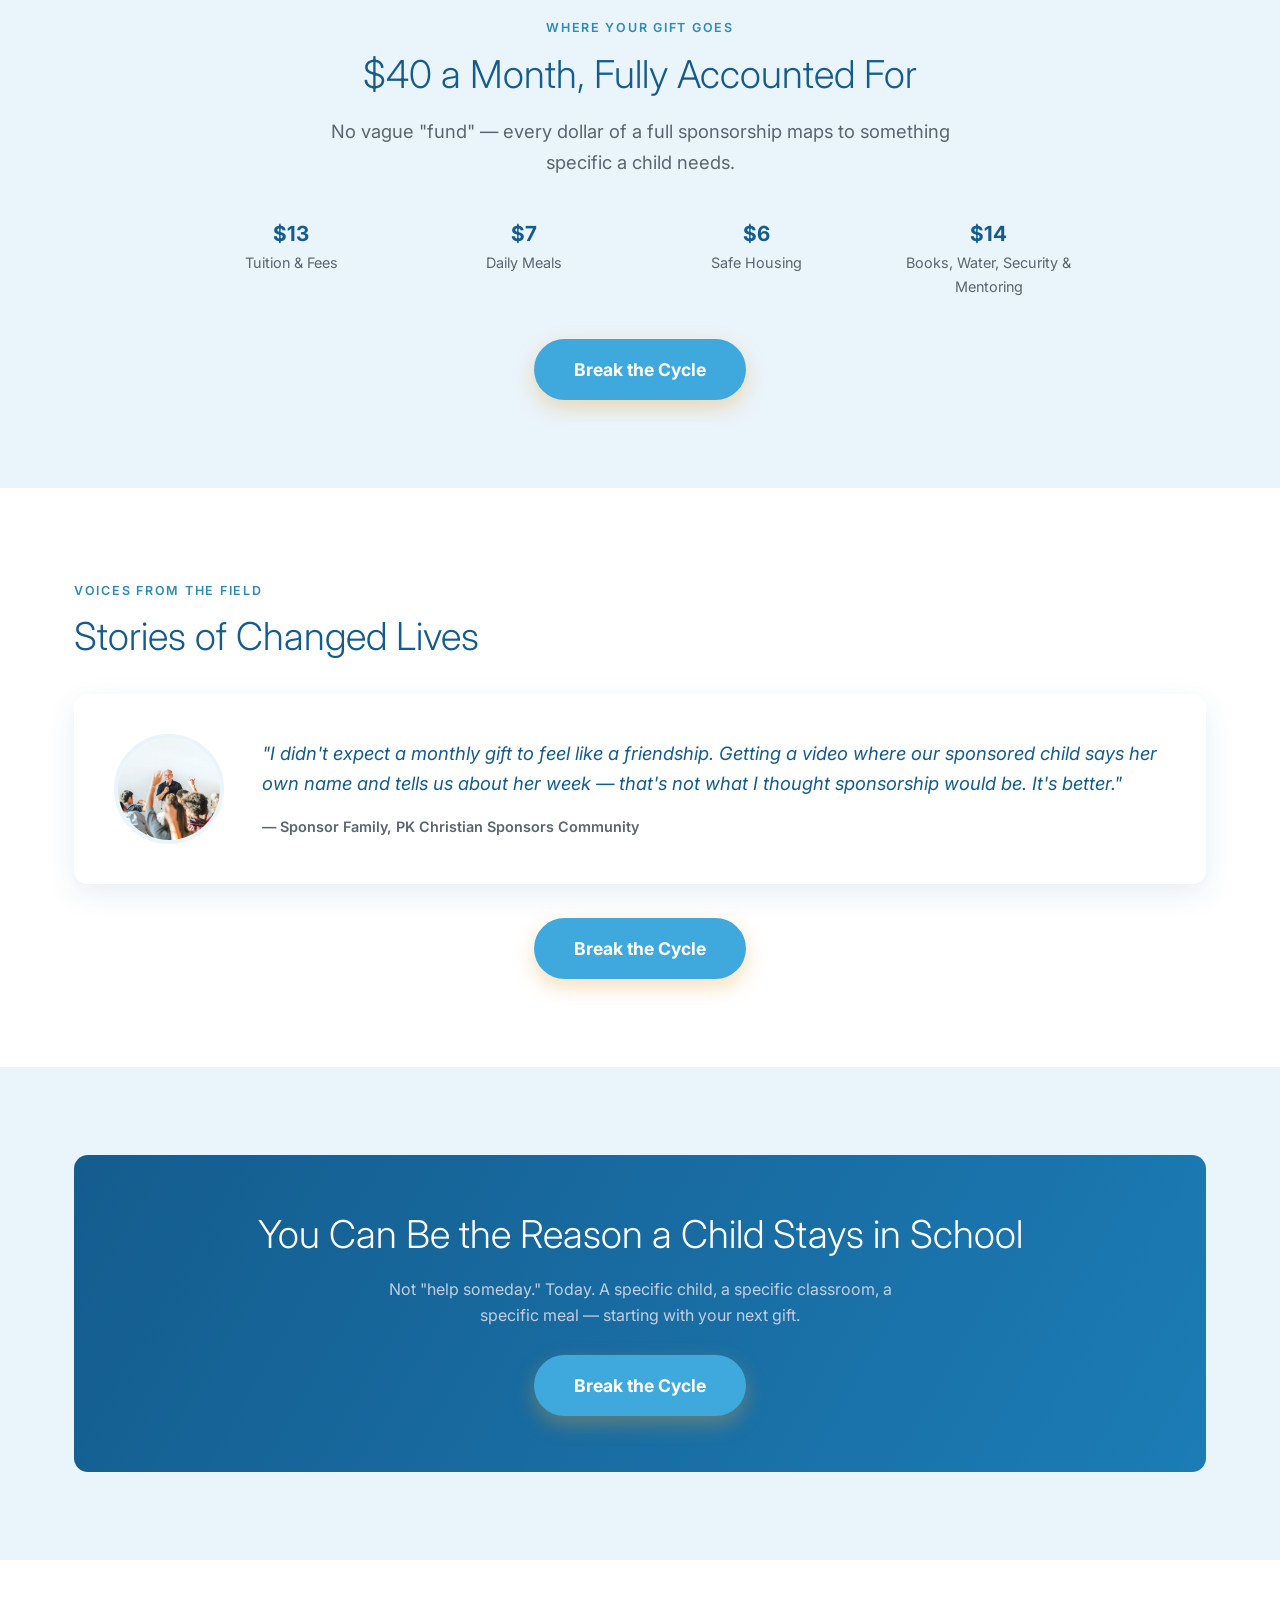
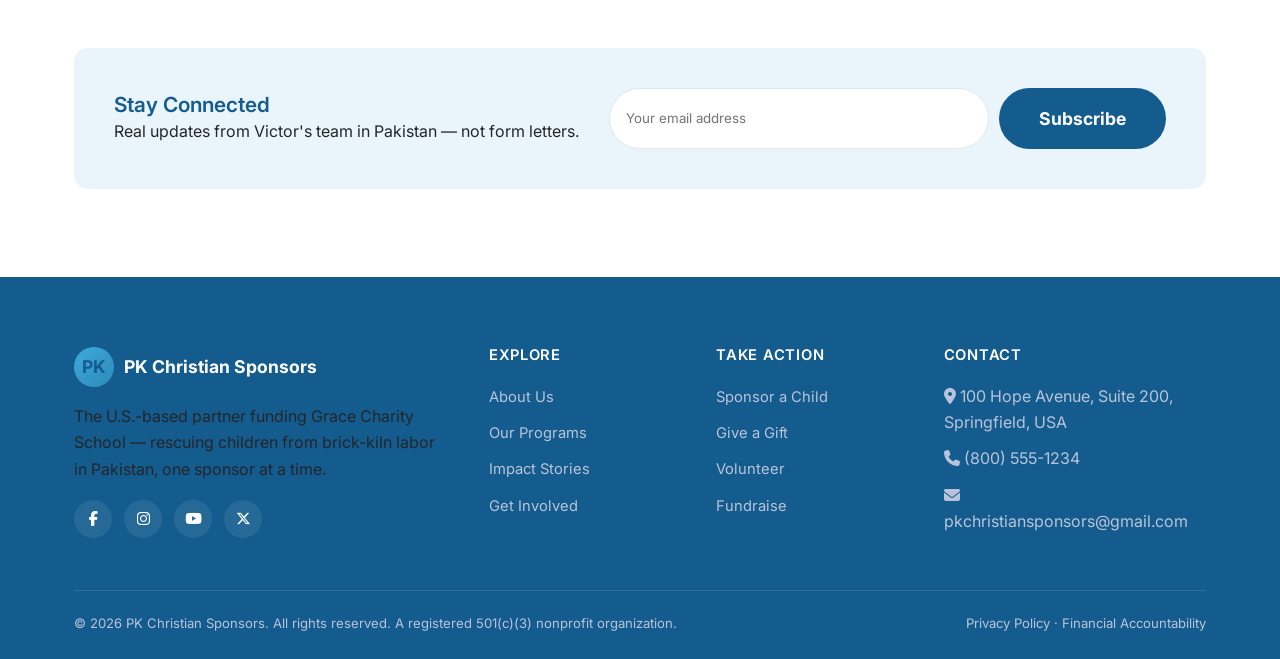
==== commit b5ce9449: "Add 'tortured' to all references of Victor's 2012 abduction Matches his own testimony, which describ" ====
--- a/index.html
+++ b/index.html
@@ -115,7 +115,7 @@
       <span class="eyebrow">Boots on the Ground</span>
       <h2>The Man Who Wouldn't Look Away</h2>
       <p>Pastor Victor Sammuel grew up poor himself, one of six children. In 2007, with no funding and no building, he started preaching in the open streets of his own community. When he saw children working brick kilns instead of sitting in classrooms, he couldn't unsee it — so he started a school for them, one family visit at a time.</p>
-      <p>In 2012, that conviction nearly cost him his life: he was abducted and held for 24 days before he was freed. He didn't stop. Today he leads a school serving hundreds of children who call him more than a principal — to them, he's the reason they get to be kids.</p>
+      <p>In 2012, that conviction nearly cost him his life: he was abducted, tortured, and held for 24 days before he was freed. He didn't stop. Today he leads a school serving hundreds of children who call him more than a principal — to them, he's the reason they get to be kids.</p>
       <div class="btn-row">
         <a href="about.html#victor" class="btn btn--ghost">Read Victor's Full Story →</a>
         <a href="donate.html" class="btn btn--gold">Break the Cycle</a>
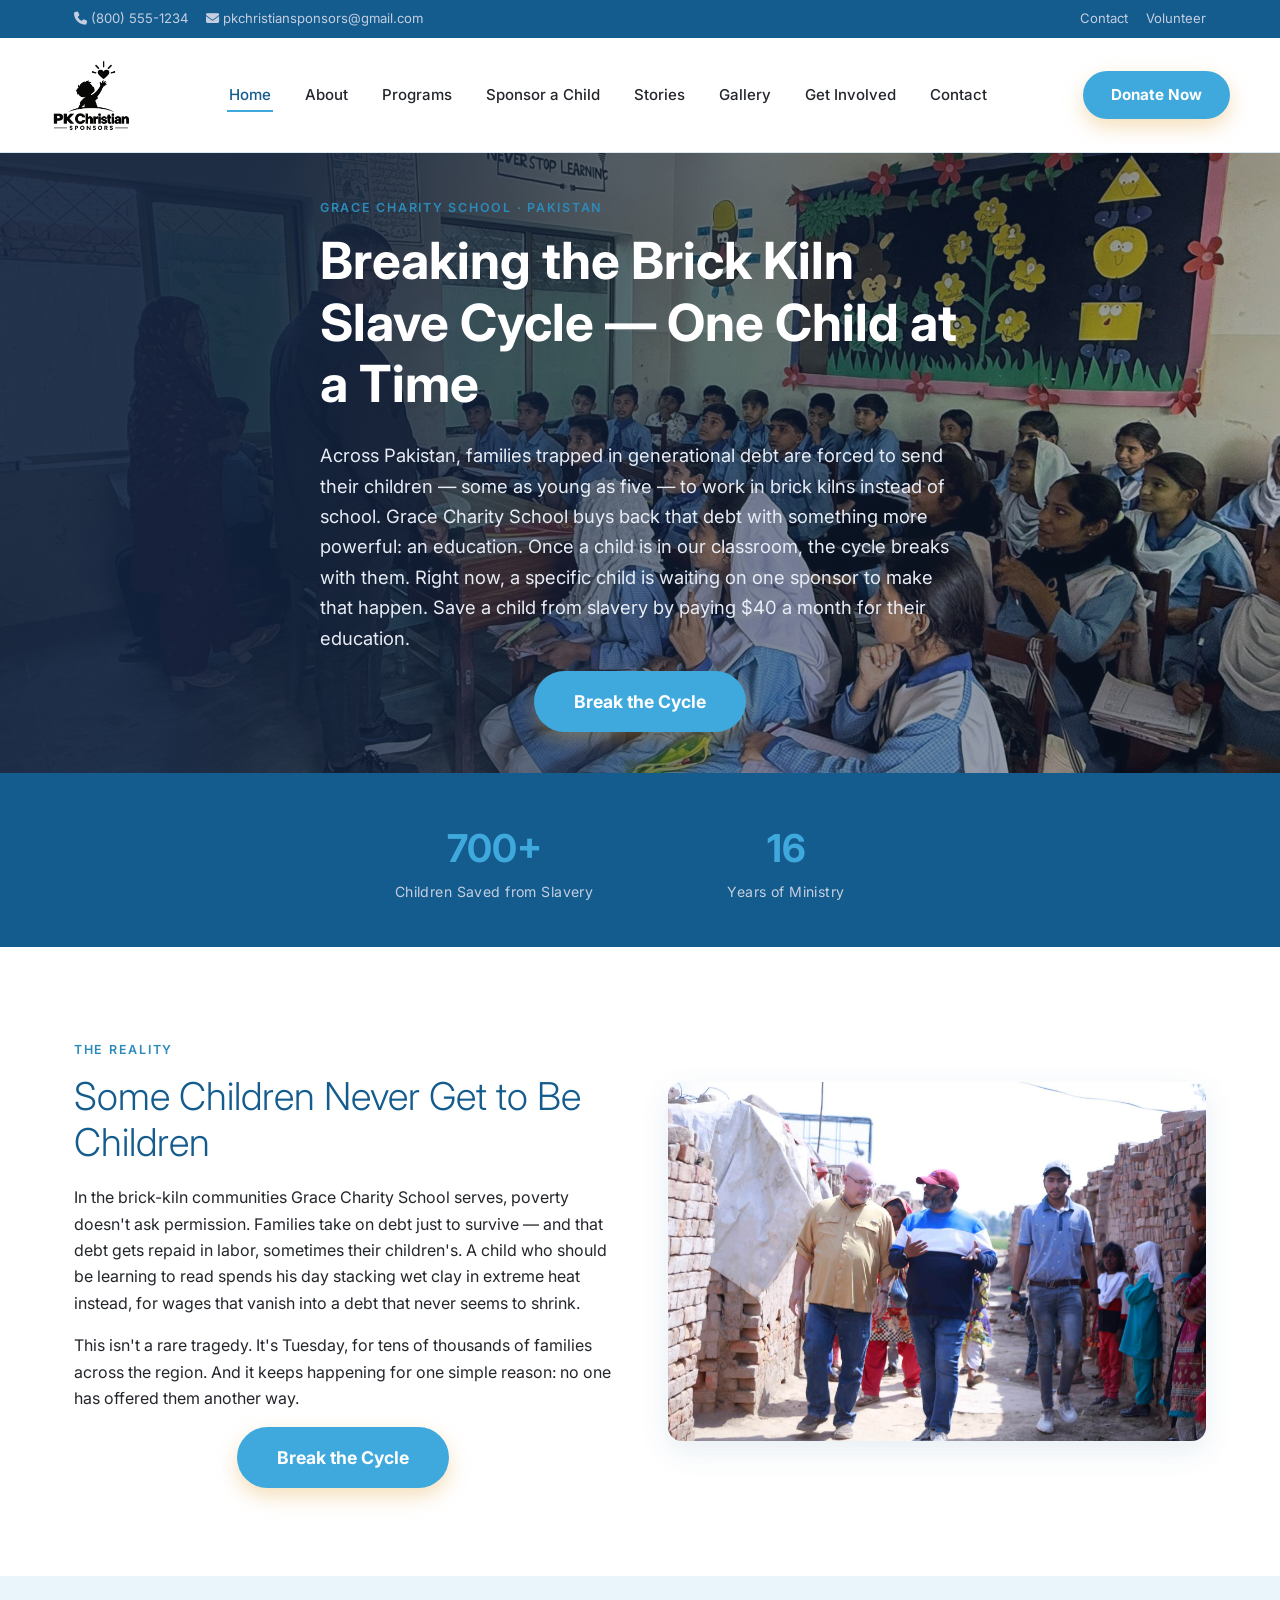
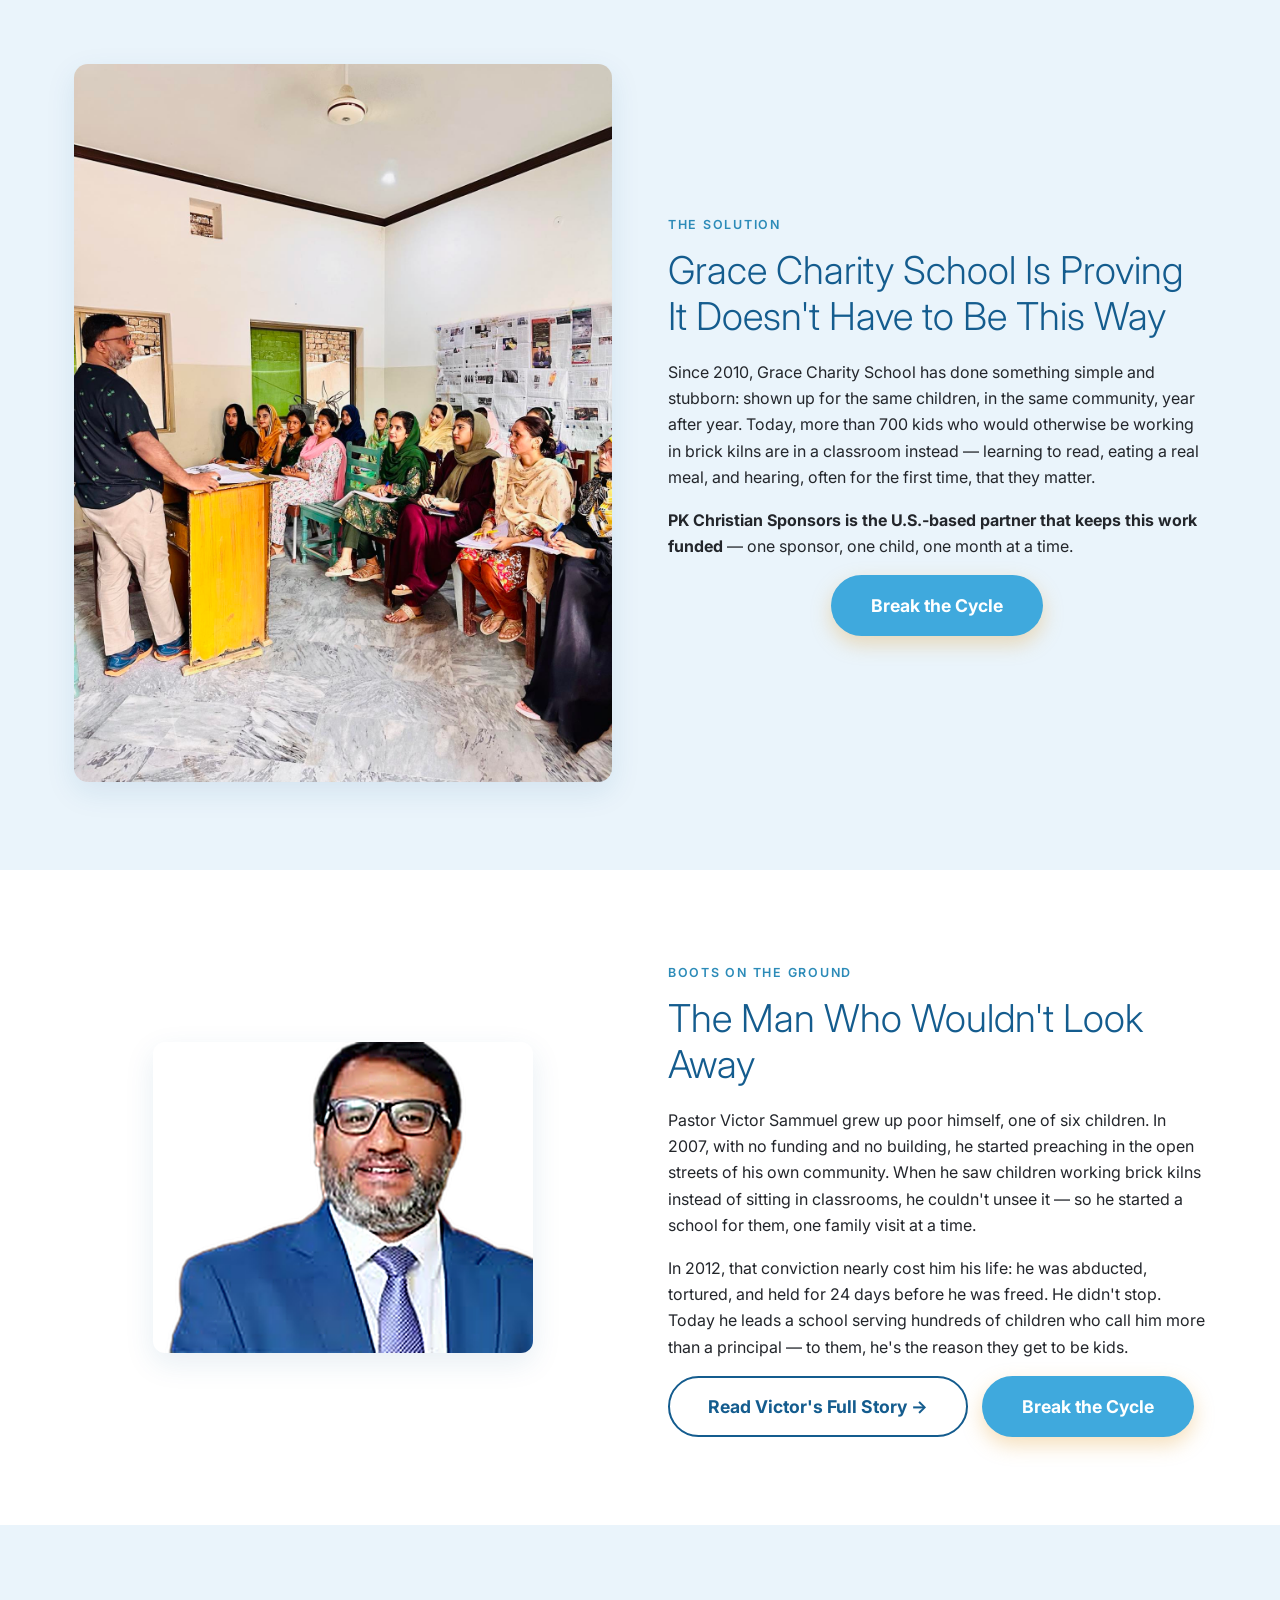
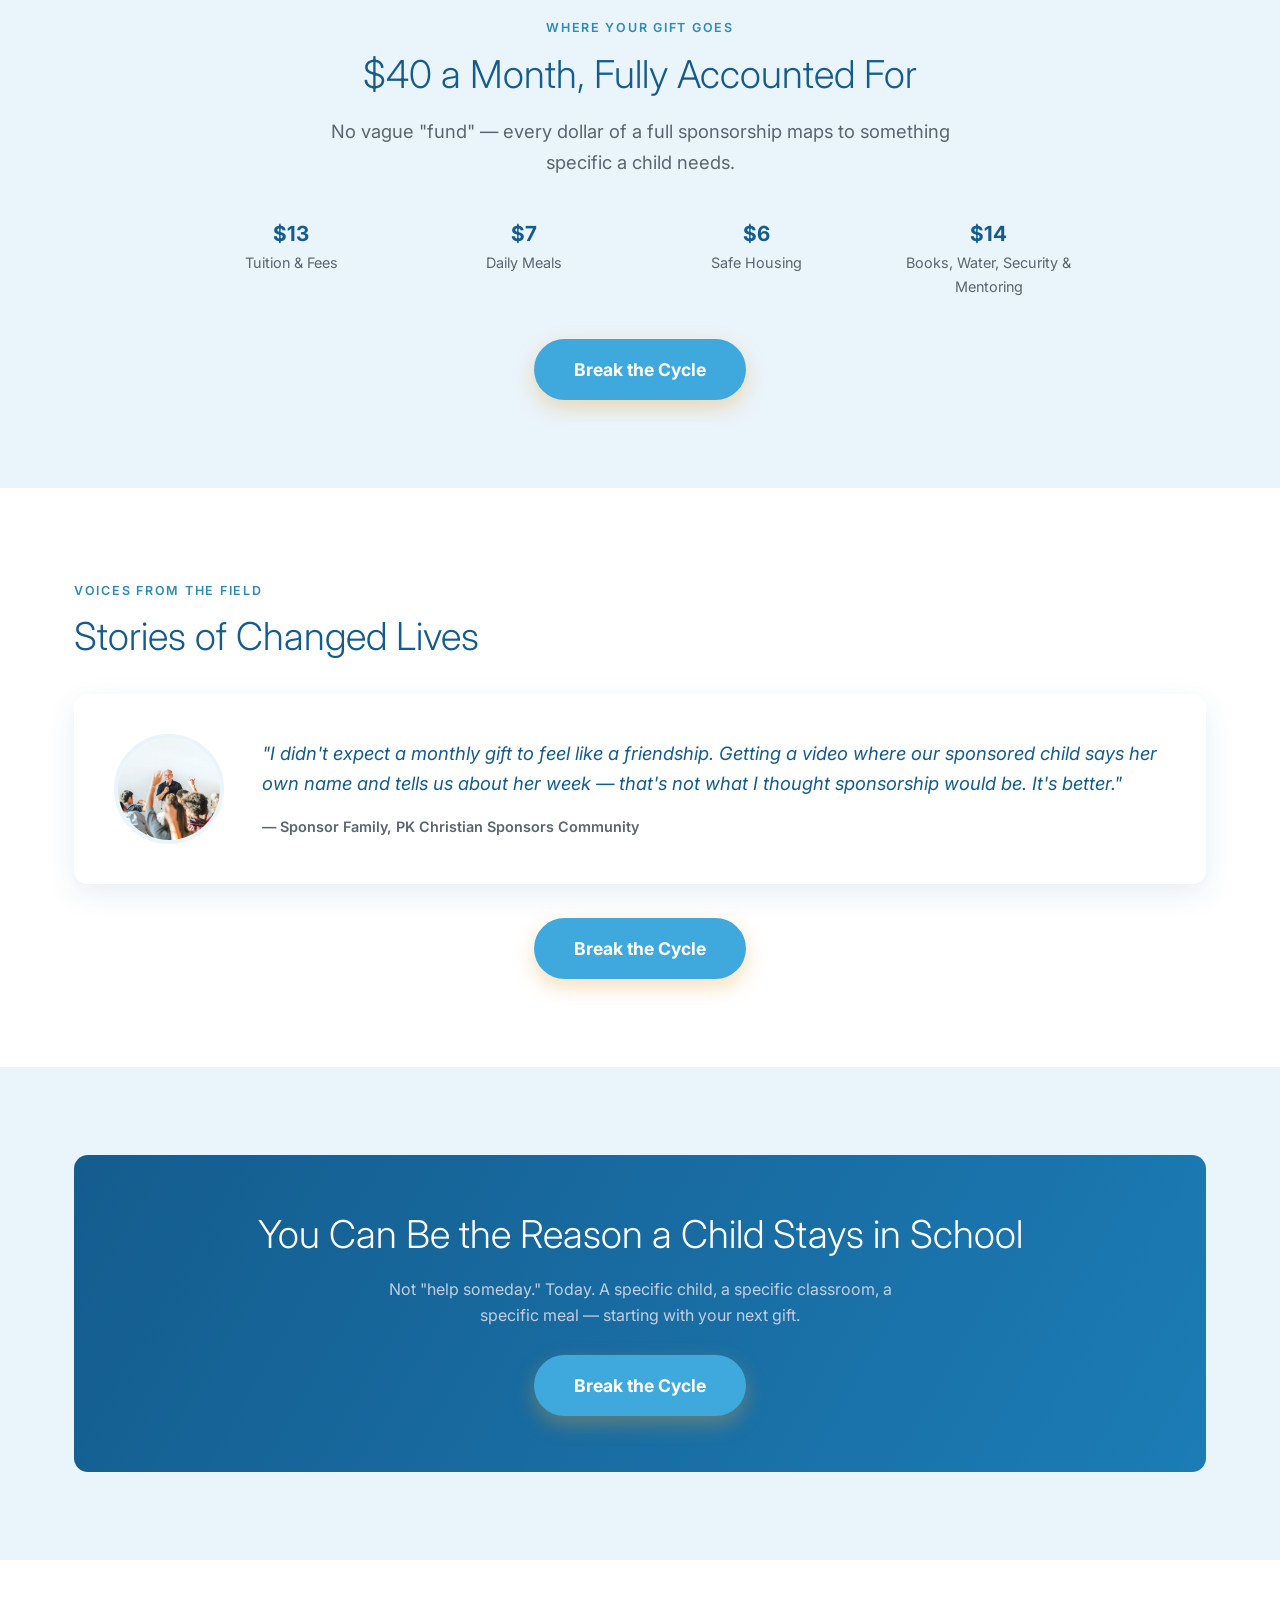
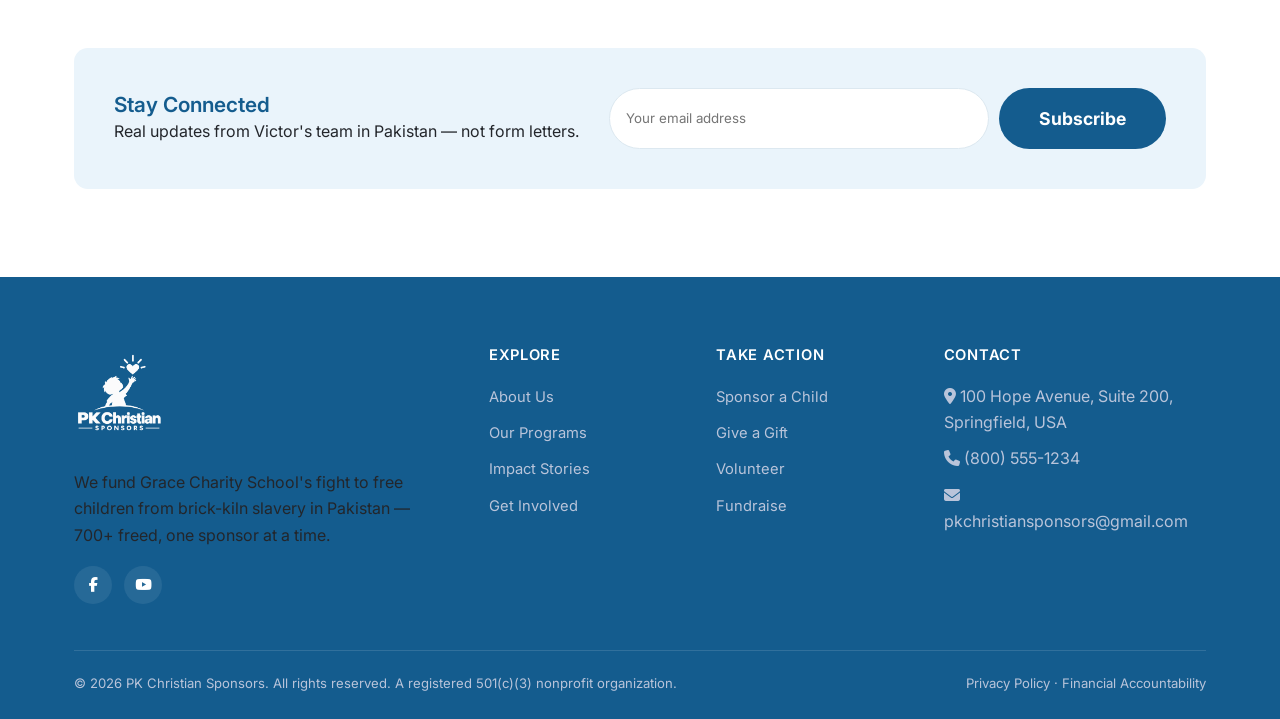
==== commit 302bb044: "Add privacy/financial-accountability pages, real security facts, and footer cleanup - Replace real J" ====
--- a/index.html
+++ b/index.html
@@ -55,7 +55,7 @@
     <div class="hero-content">
       <span class="eyebrow">Grace Charity School · Pakistan</span>
       <h1>Breaking the Brick Kiln Slave Cycle — One Child at a Time</h1>
-      <p class="lede">Across Pakistan, families trapped in generational debt are forced to send their children — some as young as five — to work in brick kilns instead of school. Grace Charity School buys back that debt with something more powerful: an education. Once a child is in our classroom, the cycle breaks with them.</p>
+      <p class="lede">Across Pakistan, families trapped in generational debt are forced to send their children — some as young as five — to work in brick kilns instead of school. Grace Charity School buys back that debt with something more powerful: an education. Once a child is in our classroom, the cycle breaks with them. Right now, a specific child is waiting on one sponsor to make that happen. Save a child from slavery by paying $40 a month for their education.</p>
       <div class="btn-row" style="justify-content:center;">
         <a href="donate.html" class="btn btn--gold">Break the Cycle</a>
       </div>
@@ -109,7 +109,7 @@
 <section class="section" id="victor">
   <div class="container split">
     <div class="text-center">
-      <img src="images/team/victor-sammuel.png" alt="Pastor Victor Sammuel" style="max-width:280px;margin:0 auto;">
+      <img src="images/team/victor-sammuel.png" alt="Pastor Victor Sammuel" style="max-width:380px;width:100%;margin:0 auto;border-radius:12px;">
     </div>
     <div>
       <span class="eyebrow">Boots on the Ground</span>
@@ -206,15 +206,12 @@
     <div class="footer-grid">
       <div>
         <div class="footer-brand">
-          <span class="mark" style="width:40px;height:40px;border-radius:50%;background:linear-gradient(135deg,#3FA9DD,#2C8BB8);color:#145C8E;display:flex;align-items:center;justify-content:center;font-family:'Inter',sans-serif;font-weight:700;">PK</span>
-          <span>PK Christian Sponsors</span>
+          <img src="images/logo-white.png" alt="PK Christian Sponsors" class="footer-logo">
         </div>
-        <p>The U.S.-based partner funding Grace Charity School — rescuing children from brick-kiln labor in Pakistan, one sponsor at a time.</p>
+        <p>We fund Grace Charity School's fight to free children from brick-kiln slavery in Pakistan — 700+ freed, one sponsor at a time.</p>
         <div class="social-row">
           <a href="#" aria-label="Facebook"><i class="fa-brands fa-facebook-f"></i></a>
-          <a href="#" aria-label="Instagram"><i class="fa-brands fa-instagram"></i></a>
           <a href="#" aria-label="YouTube"><i class="fa-brands fa-youtube"></i></a>
-          <a href="#" aria-label="X"><i class="fa-brands fa-x-twitter"></i></a>
         </div>
       </div>
       <div>
@@ -246,7 +243,7 @@
     </div>
     <div class="footer-bottom">
       <span>© 2026 PK Christian Sponsors. All rights reserved. A registered 501(c)(3) nonprofit organization.</span>
-      <span><a href="#">Privacy Policy</a> · <a href="#">Financial Accountability</a></span>
+      <span><a href="privacy.html">Privacy Policy</a> · <a href="financial-accountability.html">Financial Accountability</a></span>
     </div>
   </div>
 </footer>
--- a/css/style.css
+++ b/css/style.css
@@ -214,6 +214,12 @@
 }
 @media (max-width: 760px) {
   .brand-logo { height: 64px; }
+}
+.footer-logo {
+  height: 90px;
+  width: auto;
+  display: block;
+  margin-bottom: 16px;
 }
 
 .nav-links {
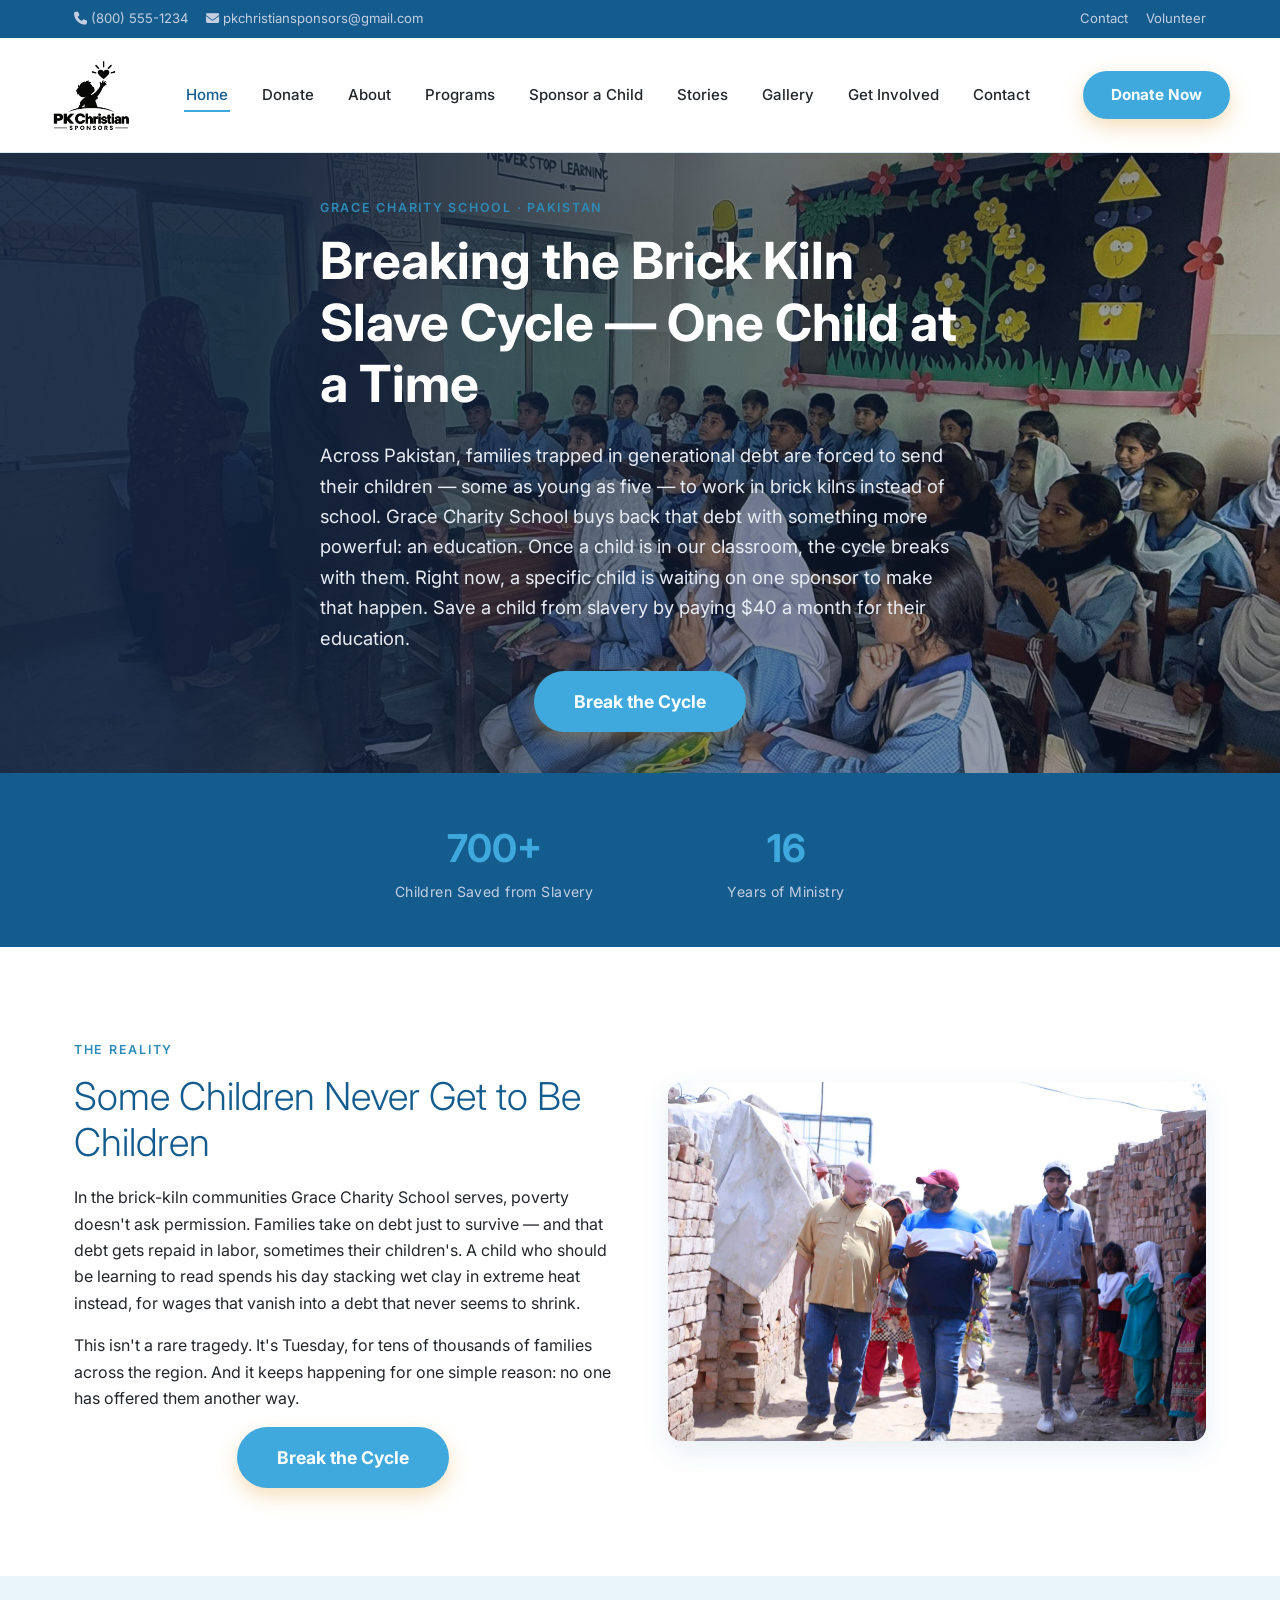
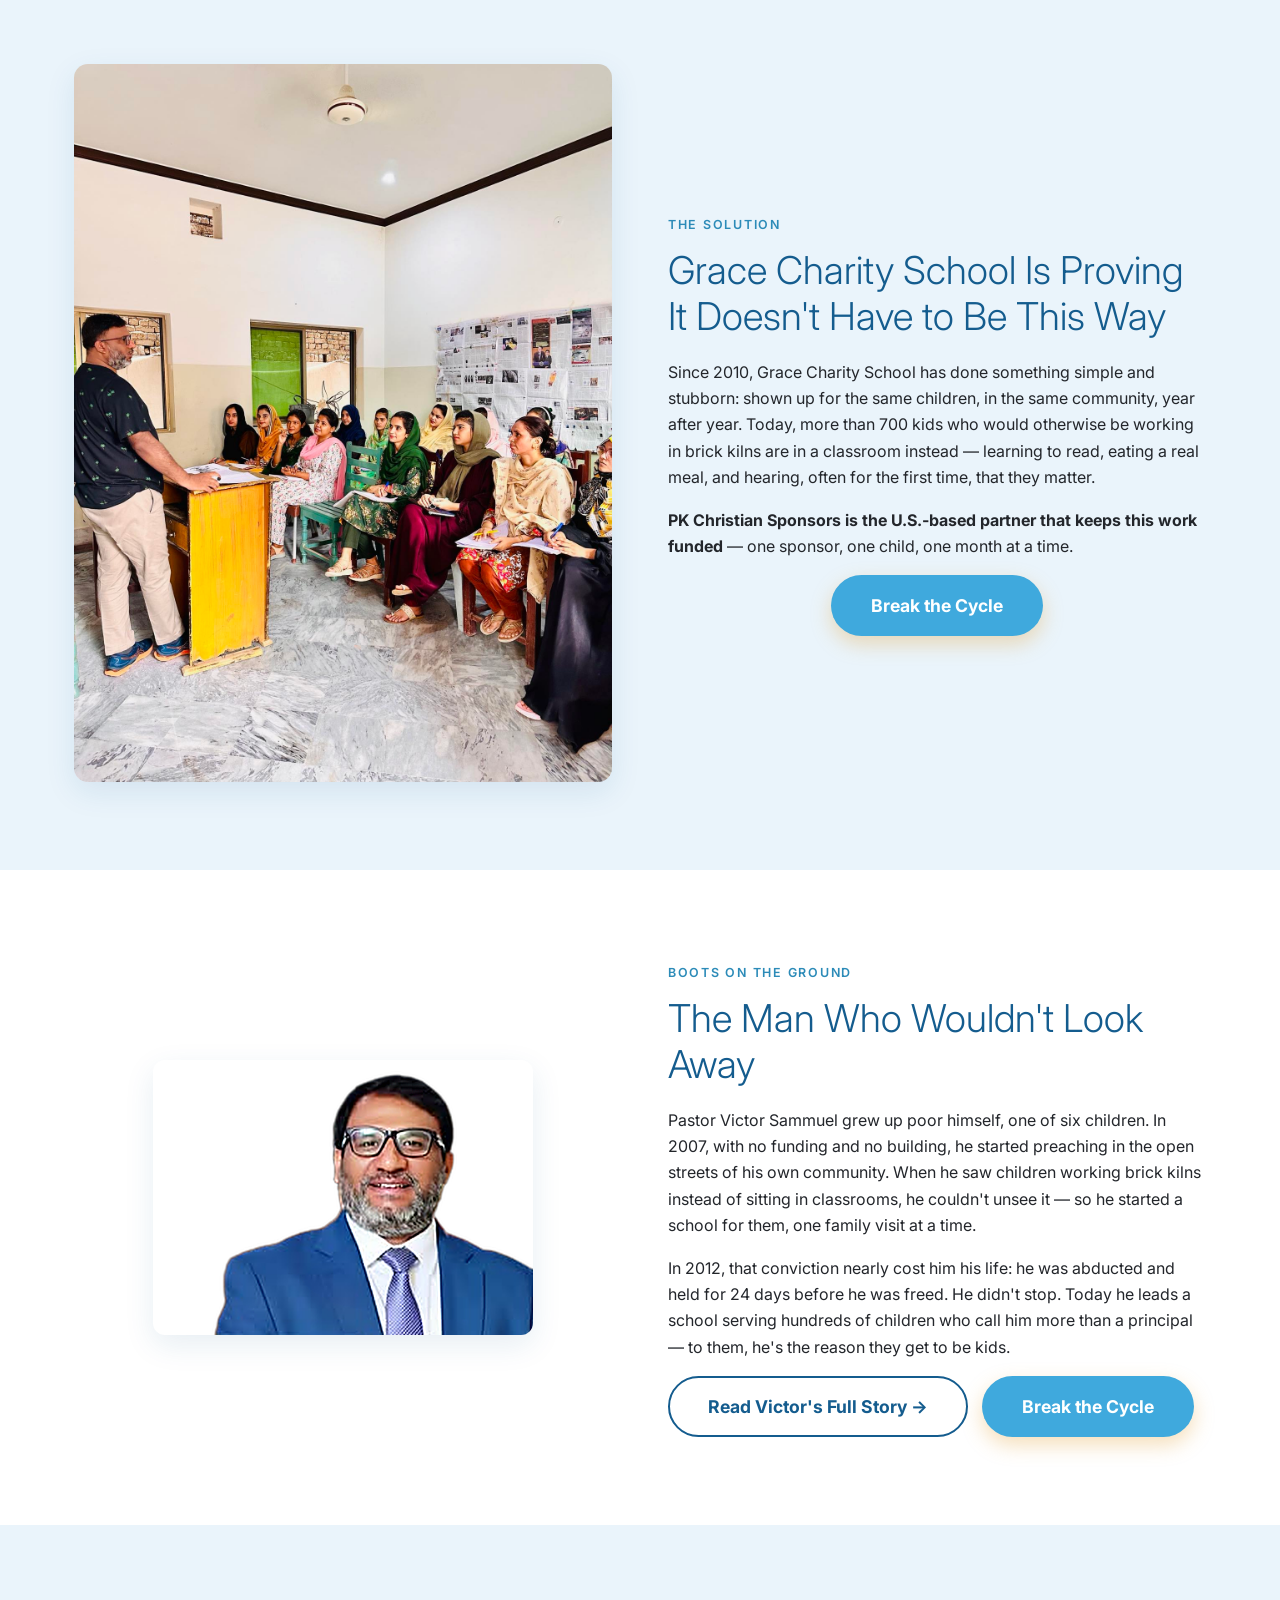
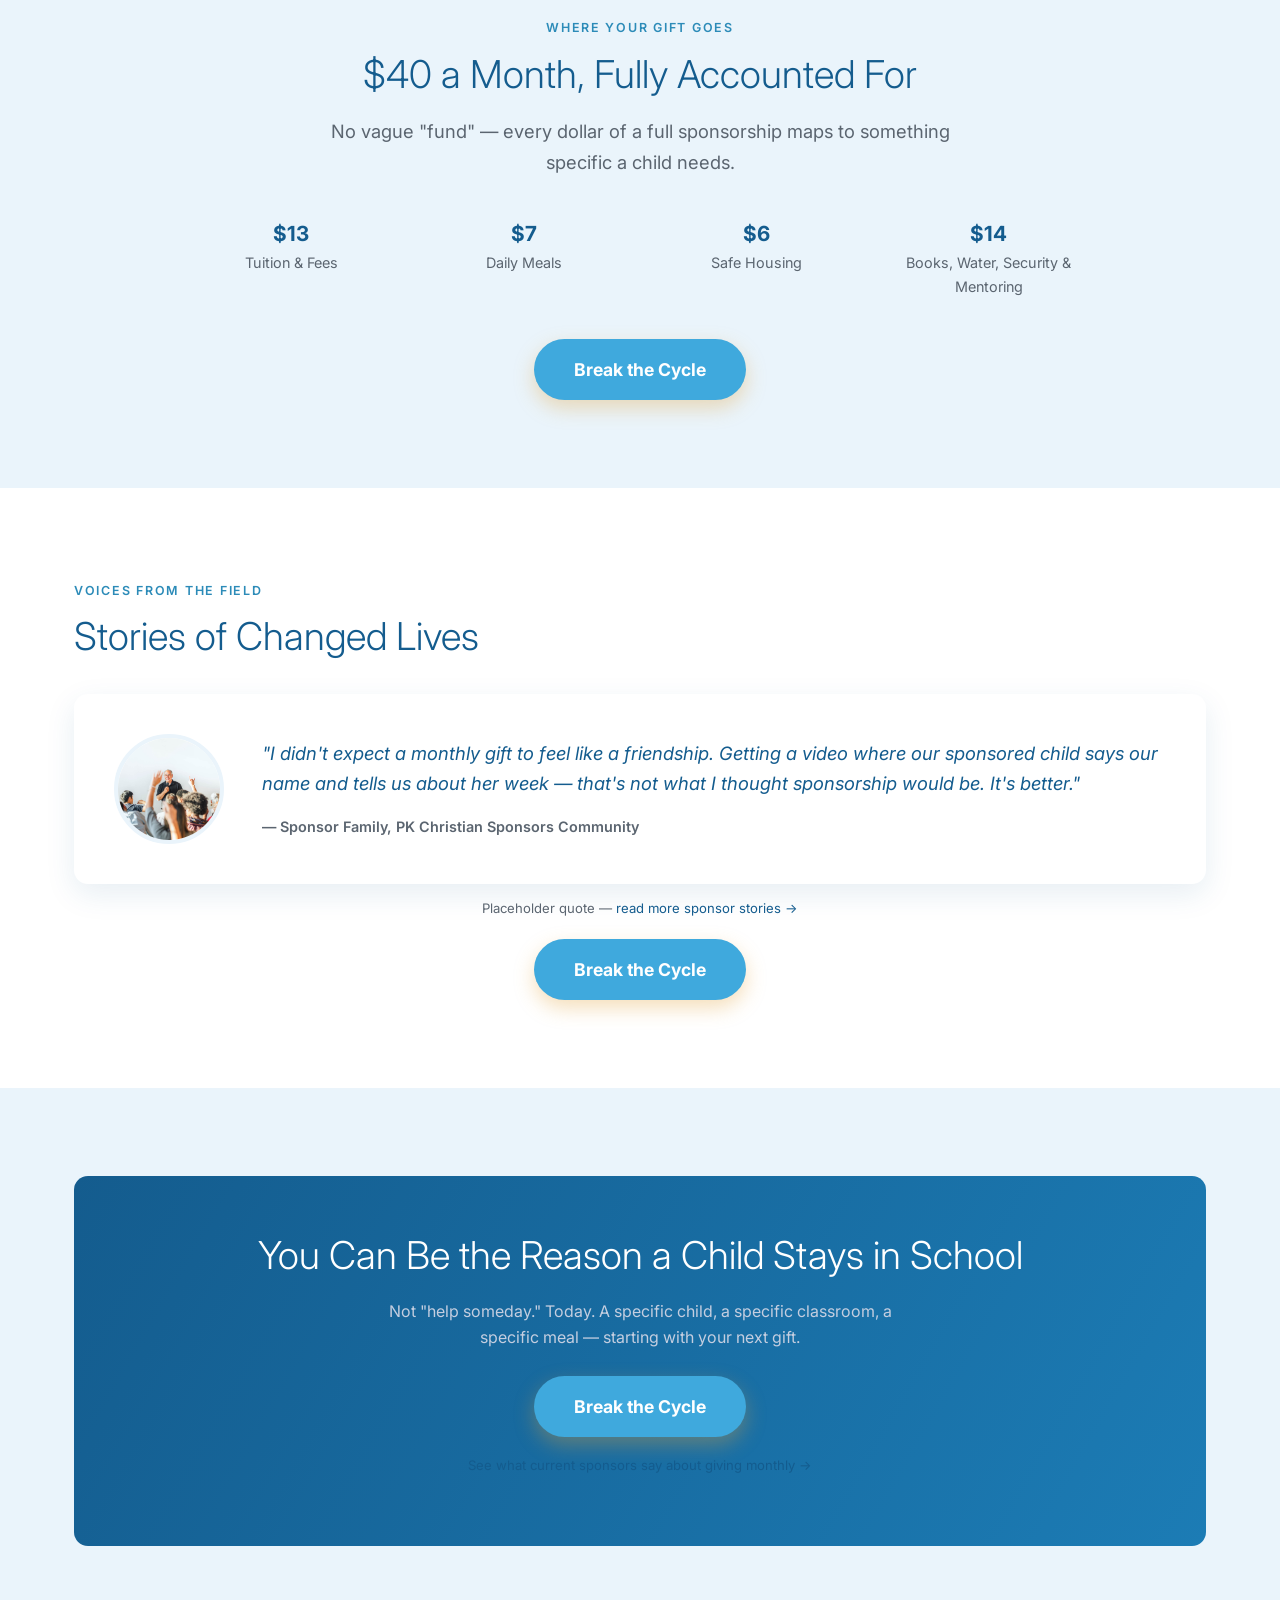
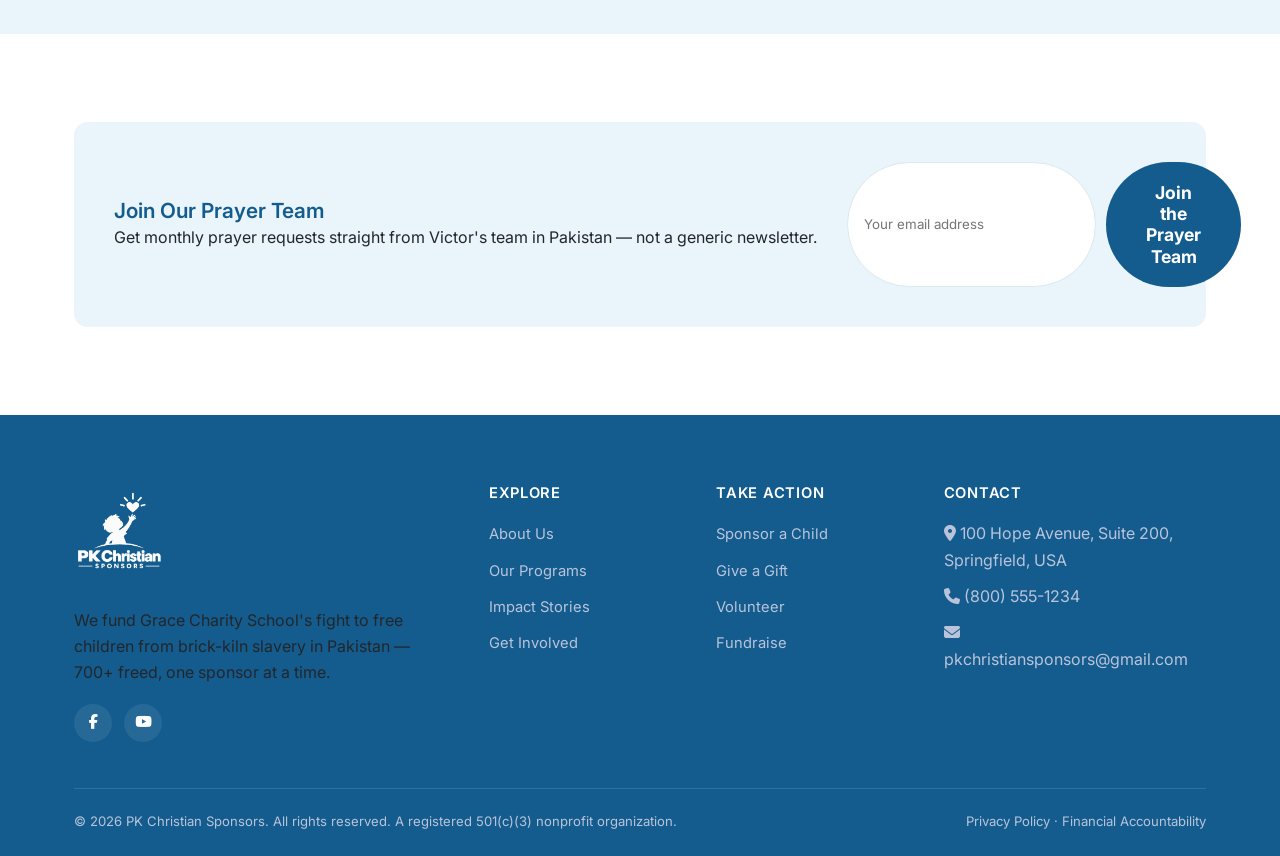
==== commit dd0302d3: "Reword nav, cut duplicate email capture, and rework copy across the site Navigation & structure: - A" ====
--- a/index.html
+++ b/index.html
@@ -34,6 +34,7 @@
     <nav>
       <ul class="nav-links">
         <li><a href="index.html" class="active">Home</a></li>
+        <li><a href="donate.html">Donate</a></li>
         <li><a href="about.html">About</a></li>
         <li><a href="programs.html">Programs</a></li>
         <li><a href="sponsor.html">Sponsor a Child</a></li>
@@ -115,7 +116,7 @@
       <span class="eyebrow">Boots on the Ground</span>
       <h2>The Man Who Wouldn't Look Away</h2>
       <p>Pastor Victor Sammuel grew up poor himself, one of six children. In 2007, with no funding and no building, he started preaching in the open streets of his own community. When he saw children working brick kilns instead of sitting in classrooms, he couldn't unsee it — so he started a school for them, one family visit at a time.</p>
-      <p>In 2012, that conviction nearly cost him his life: he was abducted, tortured, and held for 24 days before he was freed. He didn't stop. Today he leads a school serving hundreds of children who call him more than a principal — to them, he's the reason they get to be kids.</p>
+      <p>In 2012, that conviction nearly cost him his life: he was abducted and held for 24 days before he was freed. He didn't stop. Today he leads a school serving hundreds of children who call him more than a principal — to them, he's the reason they get to be kids.</p>
       <div class="btn-row">
         <a href="about.html#victor" class="btn btn--ghost">Read Victor's Full Story →</a>
         <a href="donate.html" class="btn btn--gold">Break the Cycle</a>
@@ -162,11 +163,12 @@
     <div class="testimonial">
       <img src="images/gallery/diverse-people-in-a-seminar-2025-02-10-09-11-28-utc.jpg" alt="Portrait of a sponsor">
       <div>
-        <blockquote>"I didn't expect a monthly gift to feel like a friendship. Getting a video where our sponsored child says her own name and tells us about her week — that's not what I thought sponsorship would be. It's better."</blockquote>
+        <blockquote>"I didn't expect a monthly gift to feel like a friendship. Getting a video where our sponsored child says our name and tells us about her week — that's not what I thought sponsorship would be. It's better."</blockquote>
         <cite>— Sponsor Family, PK Christian Sponsors Community</cite>
       </div>
     </div>
-    <div class="text-center" style="margin-top:34px;">
+    <p class="form-note text-center" style="margin-top:14px;">Placeholder quote — <a href="testimonials.html">read more sponsor stories →</a></p>
+    <div class="text-center" style="margin-top:20px;">
       <a href="donate.html" class="btn btn--gold">Break the Cycle</a>
     </div>
   </div>
@@ -180,6 +182,7 @@
       <div class="btn-row" style="justify-content:center;">
         <a href="donate.html" class="btn btn--gold">Break the Cycle</a>
       </div>
+      <p class="form-note text-center" style="margin-top:18px;"><a href="testimonials.html">See what current sponsors say about giving monthly →</a></p>
     </div>
   </div>
 </section>
@@ -188,14 +191,14 @@
   <div class="container">
     <div class="newsletter">
       <div>
-        <h3 class="mb-0">Stay Connected</h3>
-        <p class="mb-0">Real updates from Victor's team in Pakistan — not form letters.</p>
-      </div>
-      <form name="newsletter" method="POST" data-netlify="true" netlify-honeypot="bot-field" action="/thank-you.html">
-        <input type="hidden" name="form-name" value="newsletter">
+        <h3 class="mb-0">Join Our Prayer Team</h3>
+        <p class="mb-0">Get monthly prayer requests straight from Victor's team in Pakistan — not a generic newsletter.</p>
+      </div>
+      <form name="prayer-team" method="POST" data-netlify="true" netlify-honeypot="bot-field" action="/thank-you.html">
+        <input type="hidden" name="form-name" value="prayer-team">
         <p class="hp-field"><label>Don't fill this out if you're human: <input name="bot-field"></label></p>
         <input type="email" name="email" placeholder="Your email address" required>
-        <button class="btn btn--navy" type="submit">Subscribe</button>
+        <button class="btn btn--navy" type="submit">Join the Prayer Team</button>
       </form>
     </div>
   </div>
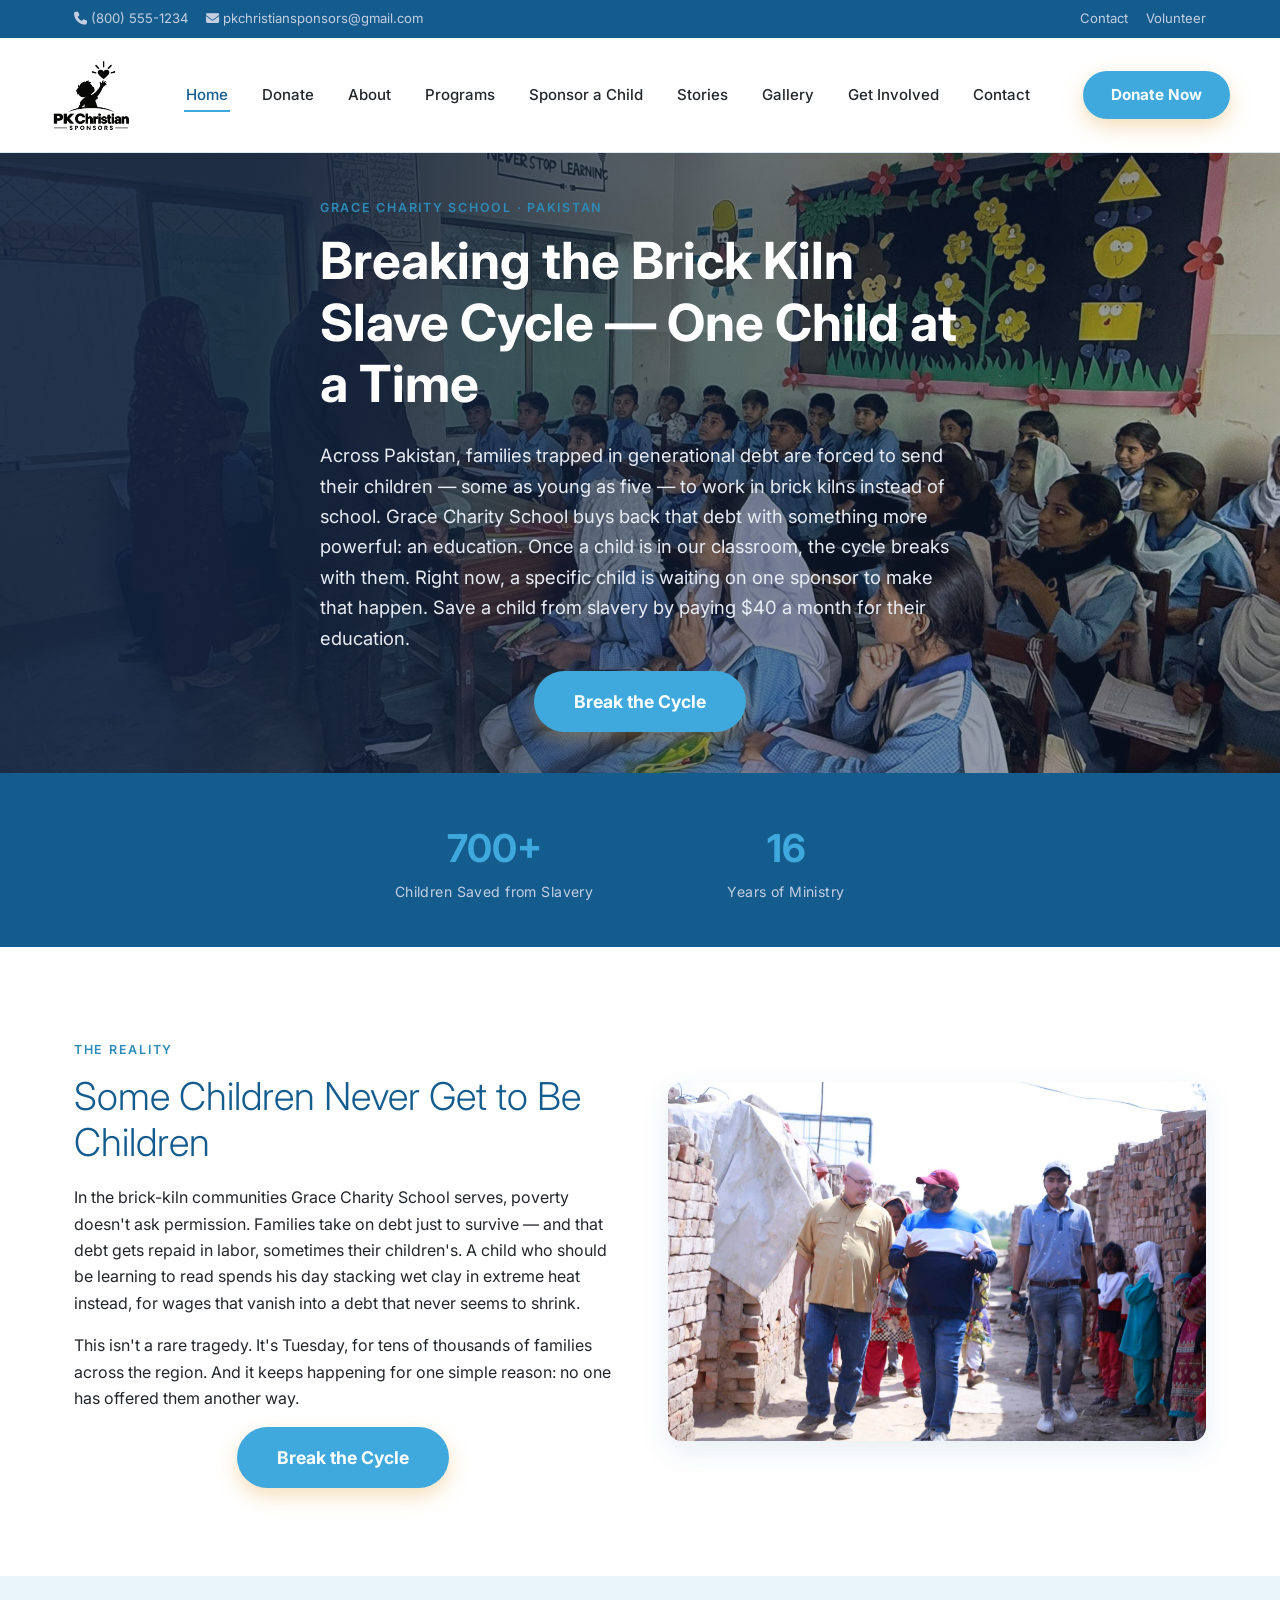
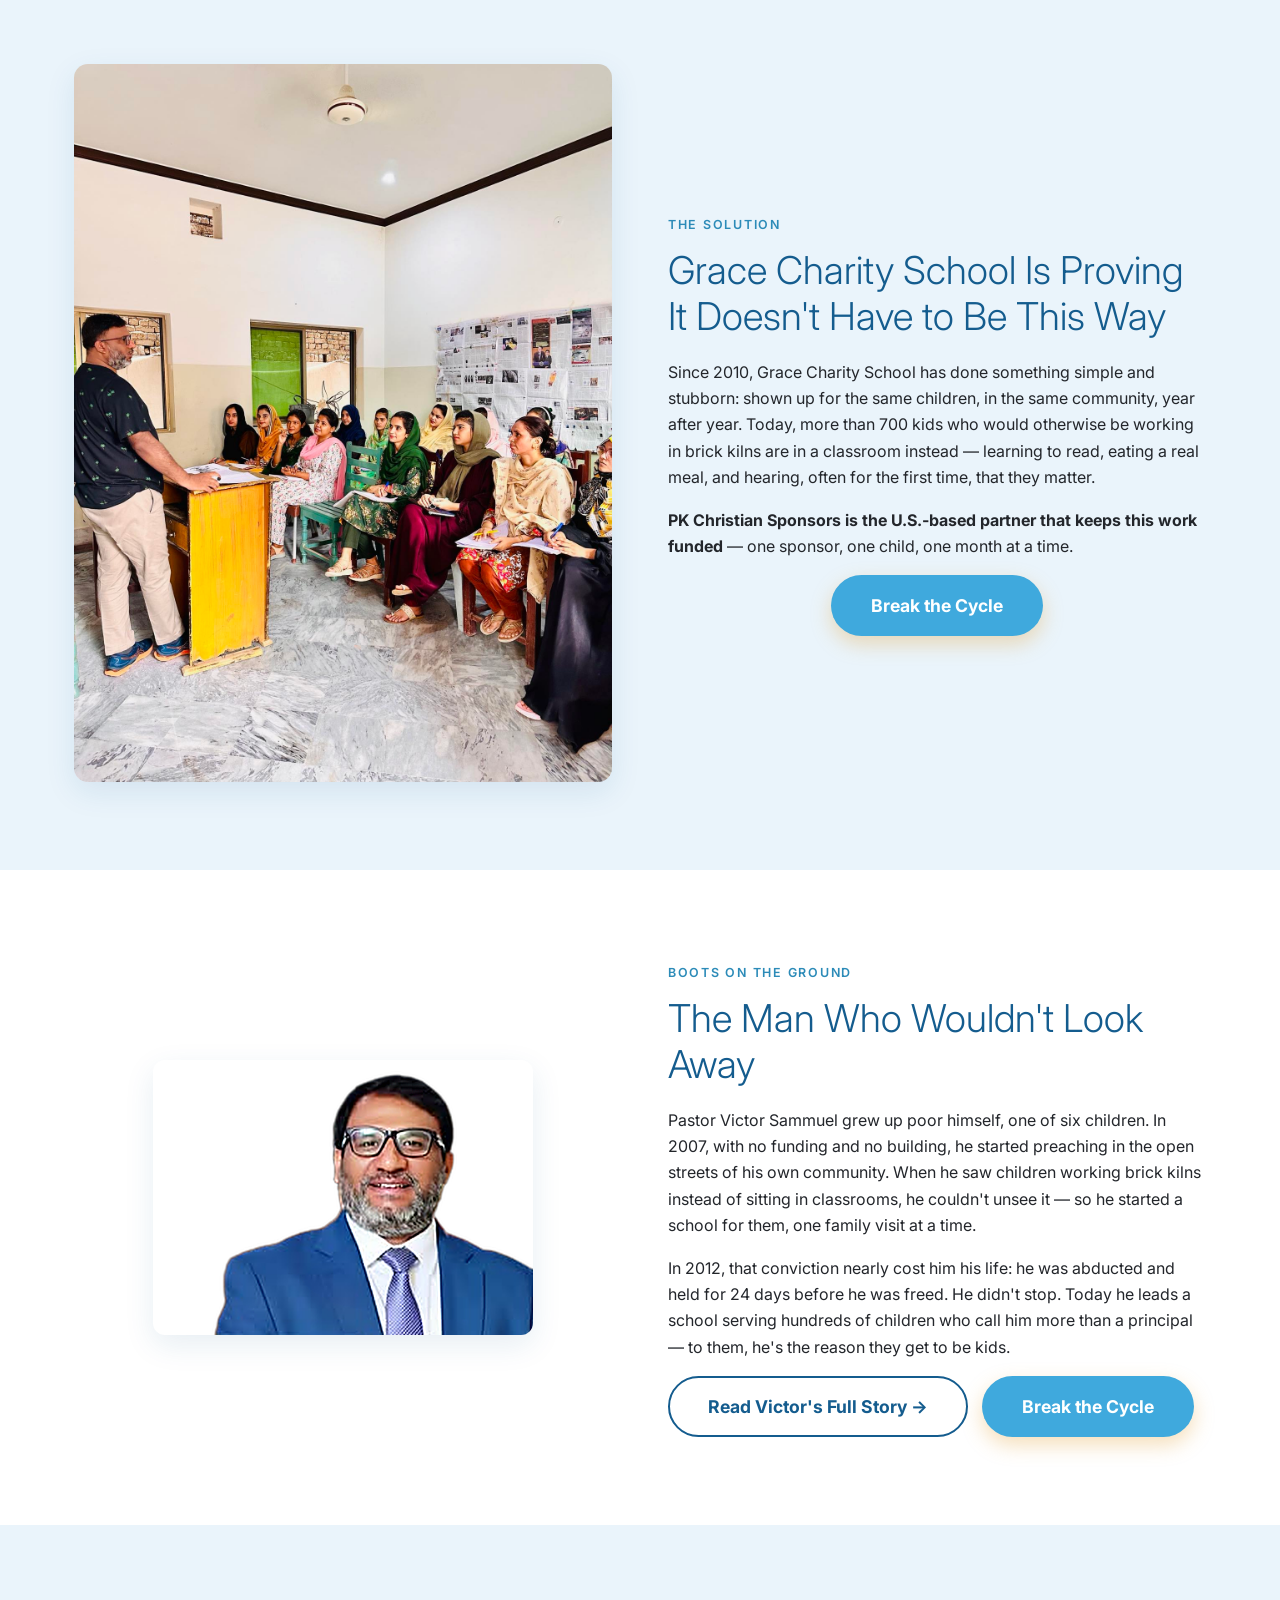
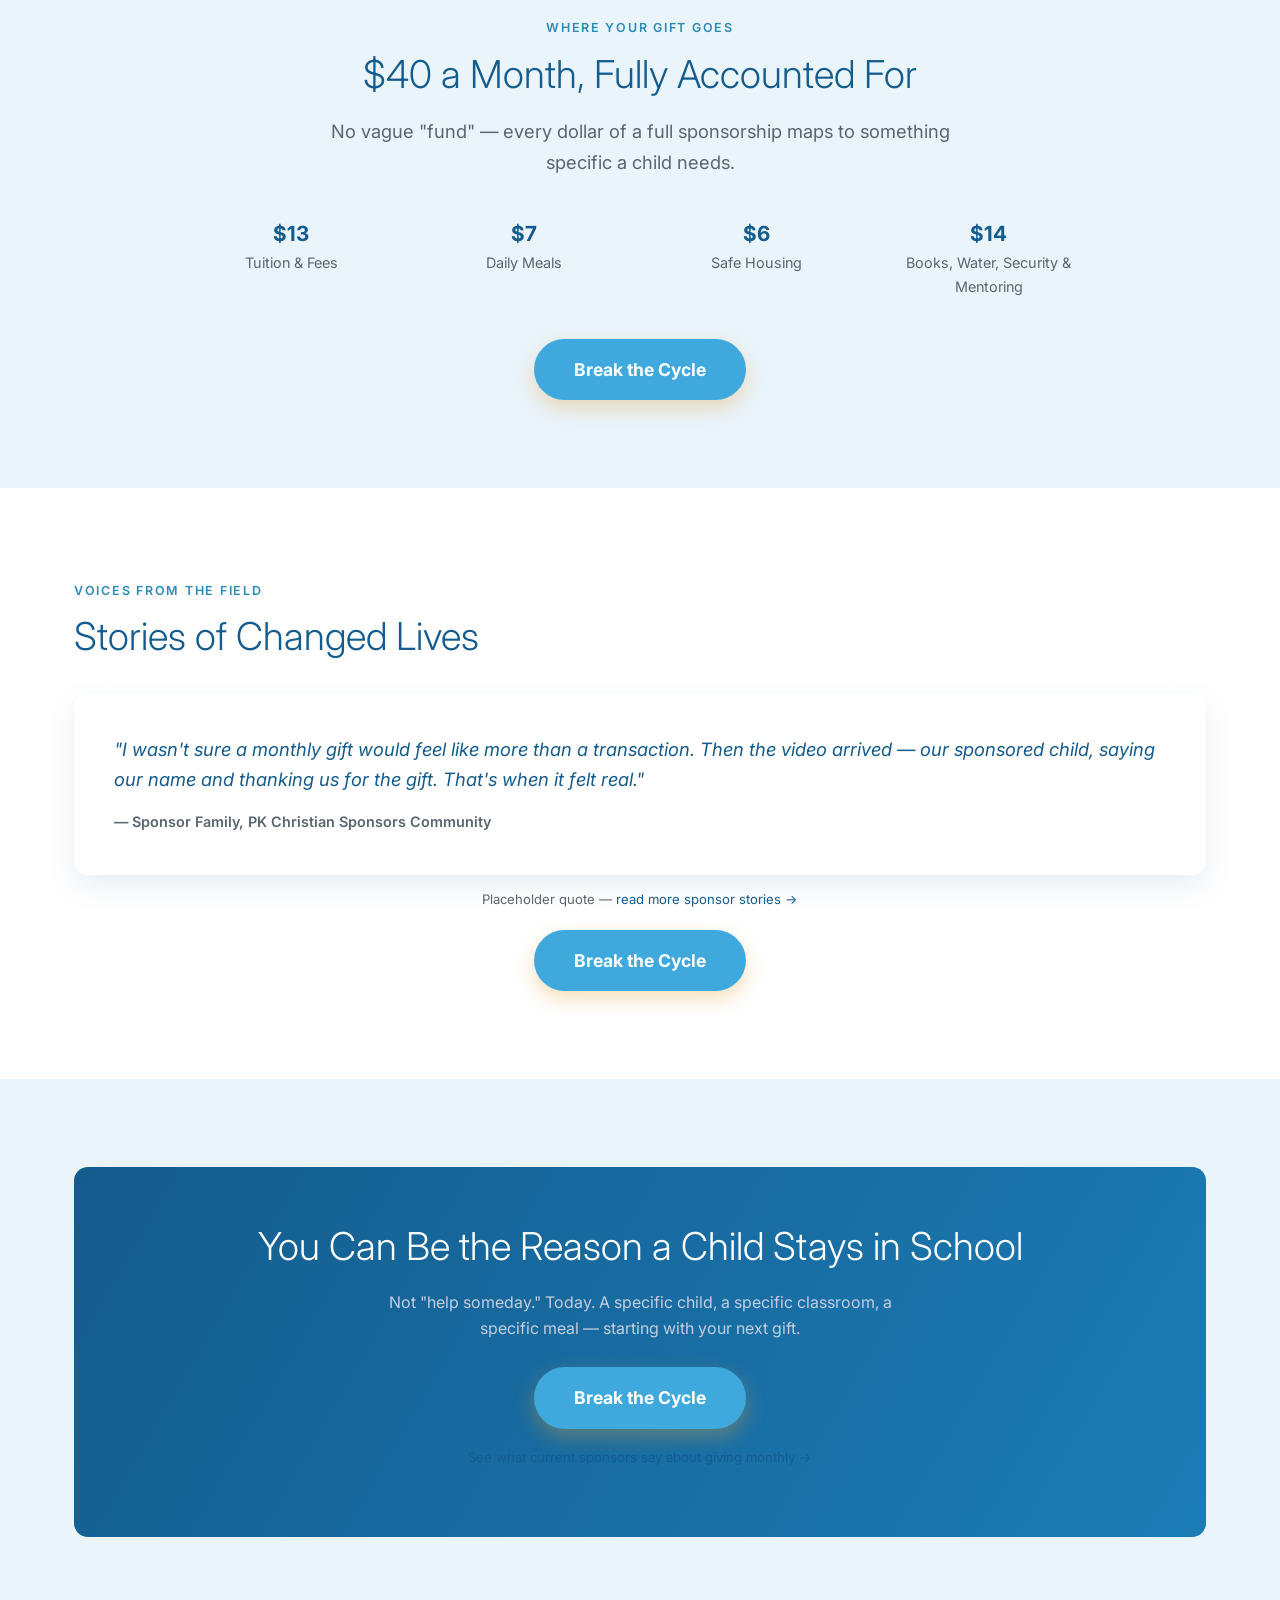
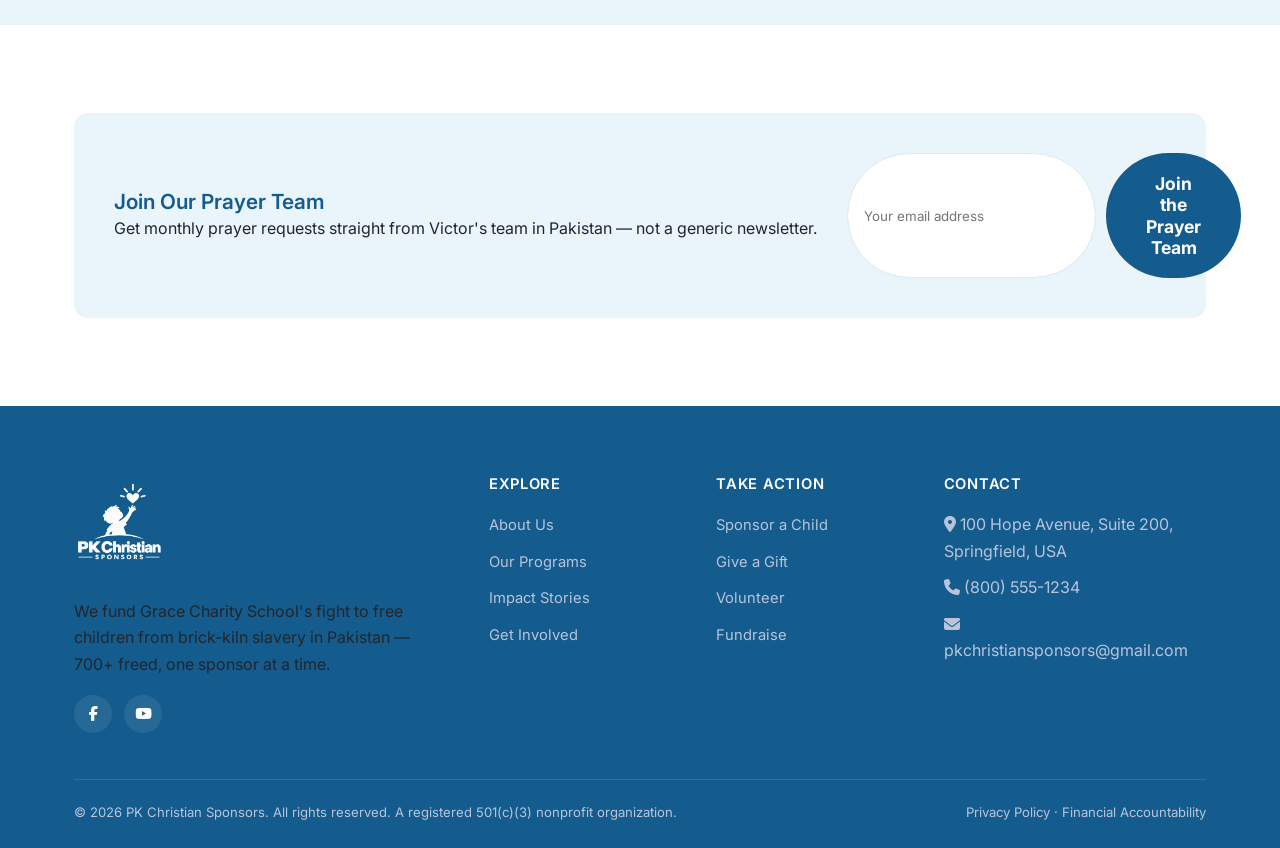
==== commit d1a46641: "Reframe sponsorship as a funded outcome, not a personal relationship Sponsorship copy previously lea" ====
--- a/index.html
+++ b/index.html
@@ -160,10 +160,9 @@
   <div class="container">
     <span class="eyebrow">Voices From the Field</span>
     <h2 style="margin-bottom:34px;">Stories of Changed Lives</h2>
-    <div class="testimonial">
-      <img src="images/gallery/diverse-people-in-a-seminar-2025-02-10-09-11-28-utc.jpg" alt="Portrait of a sponsor">
-      <div>
-        <blockquote>"I didn't expect a monthly gift to feel like a friendship. Getting a video where our sponsored child says our name and tells us about her week — that's not what I thought sponsorship would be. It's better."</blockquote>
+    <div class="testimonial" style="grid-template-columns:1fr;">
+      <div>
+        <blockquote>"I wasn't sure a monthly gift would feel like more than a transaction. Then the video arrived — our sponsored child, saying our name and thanking us for the gift. That's when it felt real."</blockquote>
         <cite>— Sponsor Family, PK Christian Sponsors Community</cite>
       </div>
     </div>
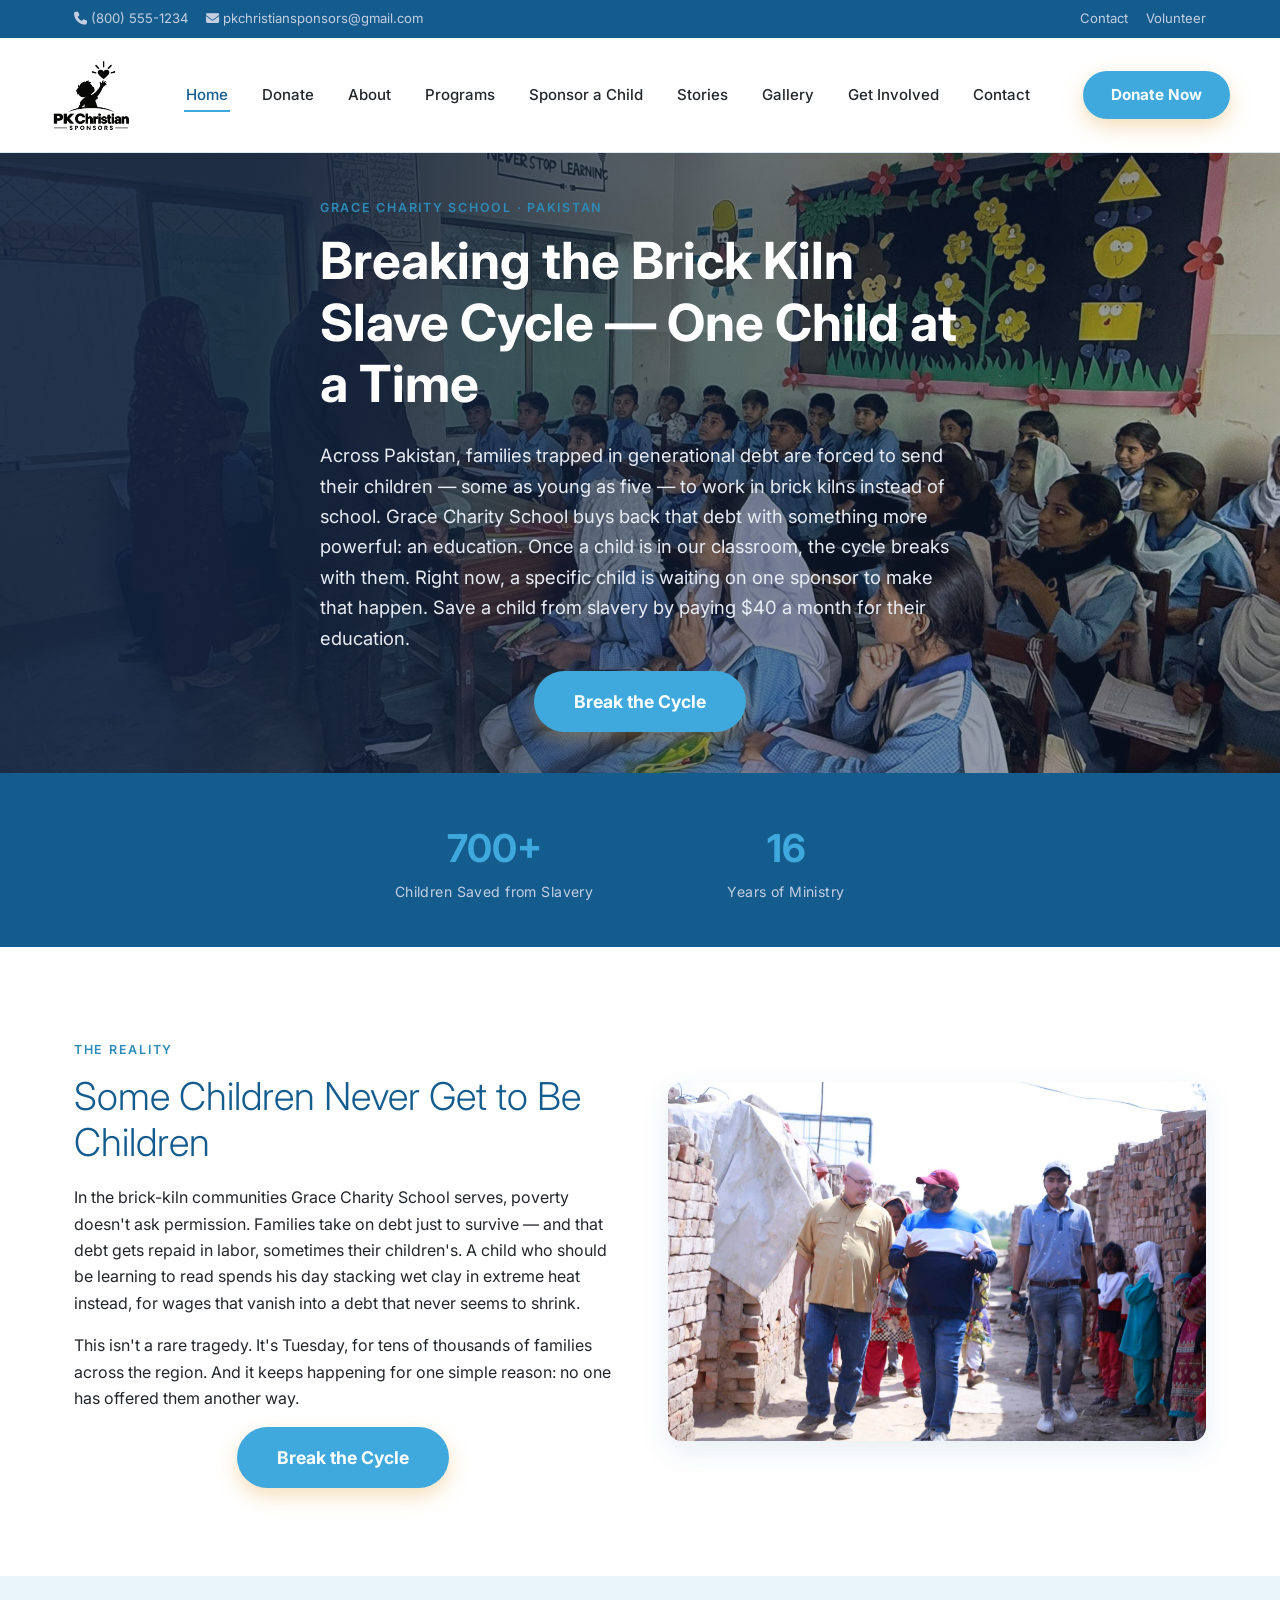
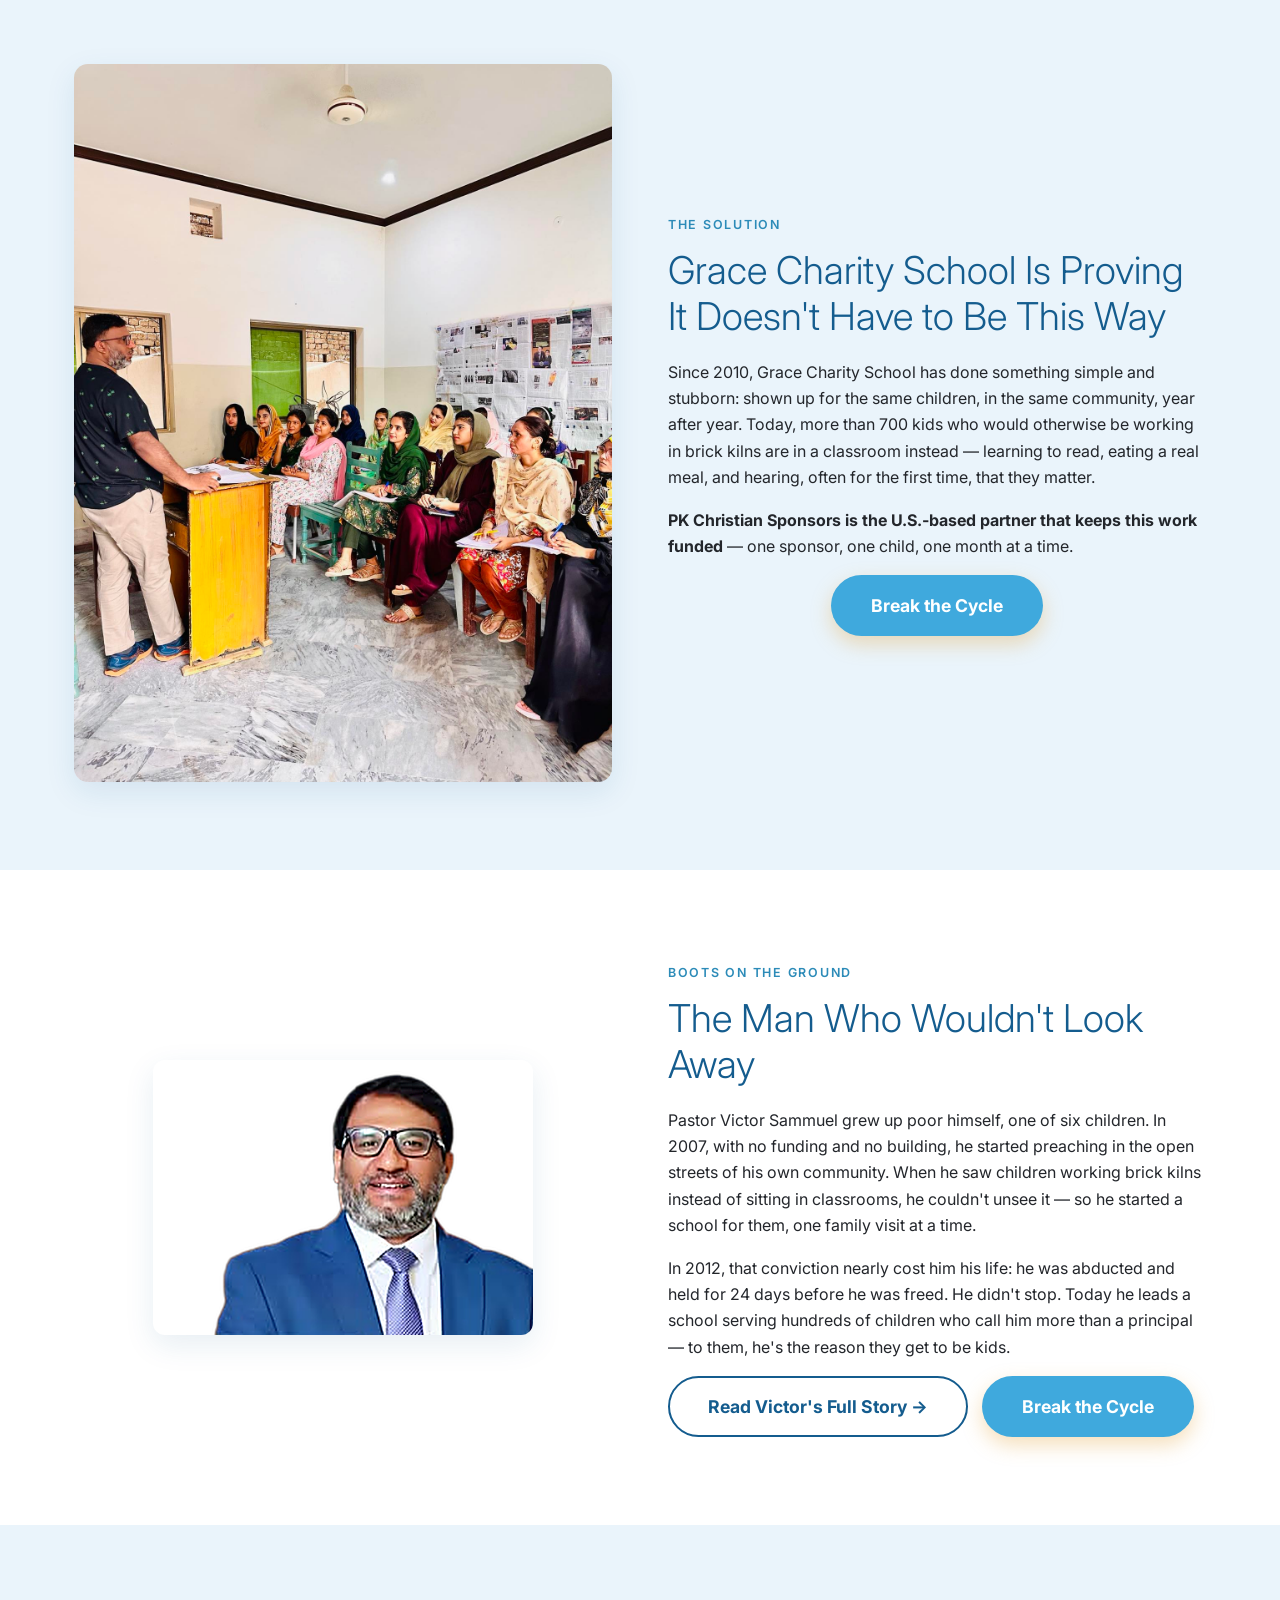
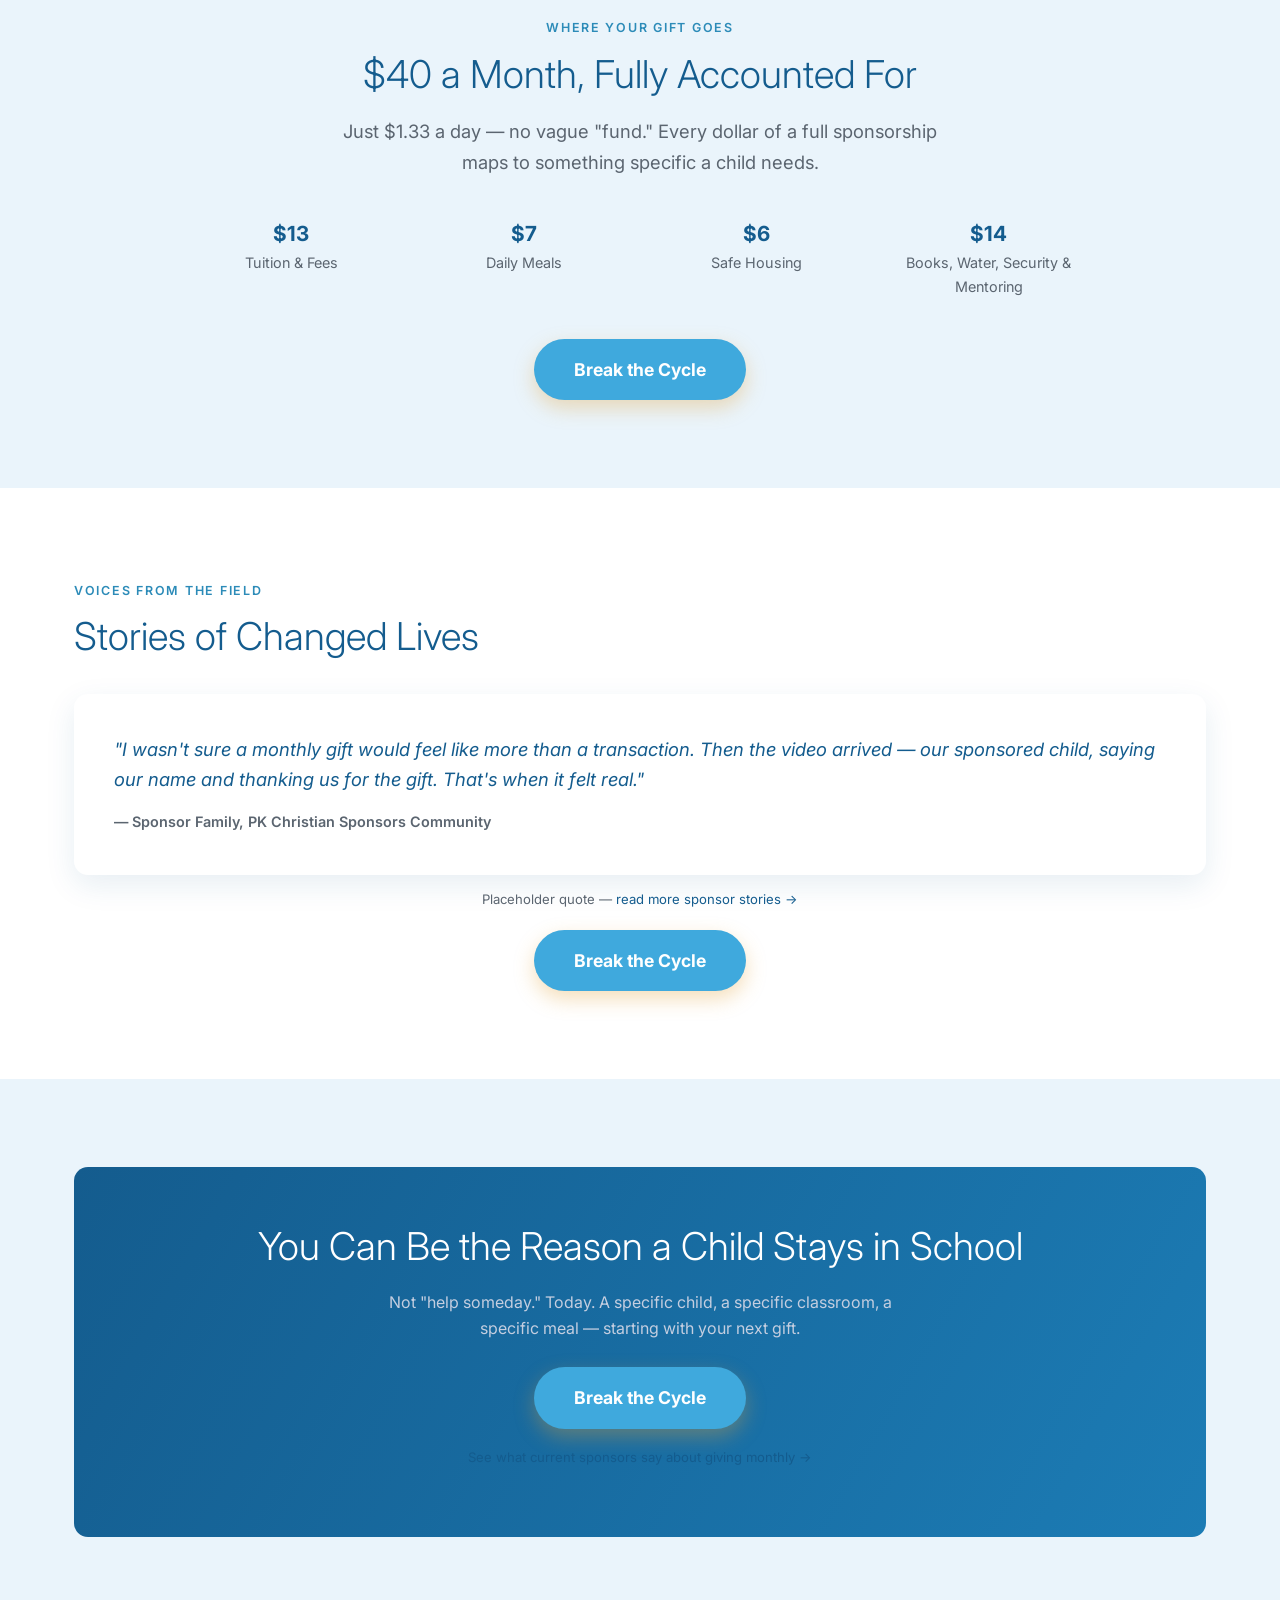
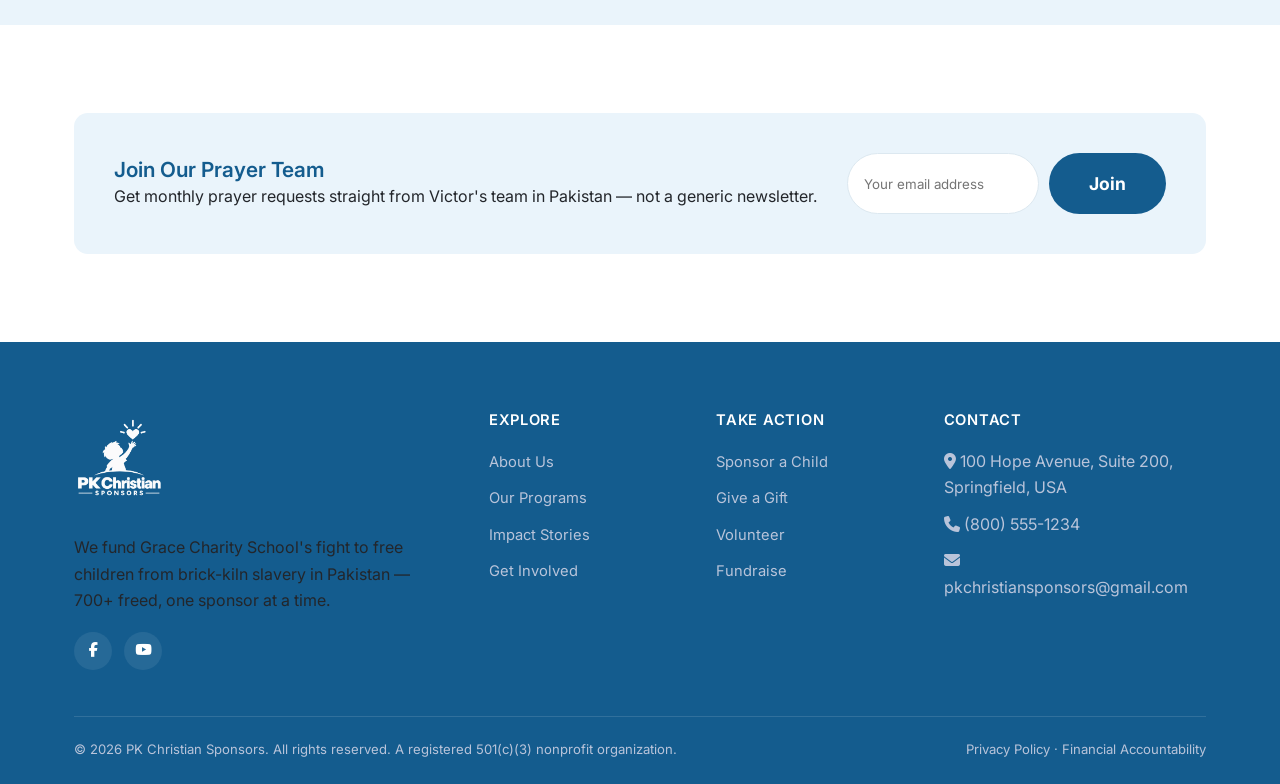
==== commit 6b74e1f9: "Fix broken prayer-team form layout and add per-day pricing The "Join the Prayer Team" button was wra" ====
--- a/index.html
+++ b/index.html
@@ -129,7 +129,7 @@
   <div class="container text-center" style="max-width:720px;">
     <span class="eyebrow">Where Your Gift Goes</span>
     <h2>$40 a Month, Fully Accounted For</h2>
-    <p class="lede text-center">No vague "fund" — every dollar of a full sponsorship maps to something specific a child needs.</p>
+    <p class="lede text-center">Just $1.33 a day — no vague "fund." Every dollar of a full sponsorship maps to something specific a child needs.</p>
   </div>
   <div class="container">
     <div class="grid grid--4" style="margin-top:40px;max-width:900px;margin-left:auto;margin-right:auto;">
@@ -197,7 +197,7 @@
         <input type="hidden" name="form-name" value="prayer-team">
         <p class="hp-field"><label>Don't fill this out if you're human: <input name="bot-field"></label></p>
         <input type="email" name="email" placeholder="Your email address" required>
-        <button class="btn btn--navy" type="submit">Join the Prayer Team</button>
+        <button class="btn btn--navy" type="submit">Join</button>
       </form>
     </div>
   </div>
--- a/css/style.css
+++ b/css/style.css
@@ -621,11 +621,13 @@
 .newsletter form { display: flex; gap: 10px; flex: 1; min-width: 280px; }
 .newsletter input {
   flex: 1;
+  min-width: 0;
   padding: 13px 16px;
   border-radius: 999px;
   border: 1px solid var(--border);
   font-family: var(--font-body);
 }
+.newsletter form button { flex-shrink: 0; white-space: nowrap; }
 
 /* Team */
 .team-card { text-align: center; }
@@ -1040,6 +1042,11 @@
   .amount-grid { grid-template-columns: repeat(2, 1fr); }
   .form-row { grid-template-columns: 1fr; }
   .cta-banner { padding: 36px 22px; }
-  .newsletter { padding: 28px; }
+  .newsletter { padding: 28px; flex-direction: column; align-items: stretch; text-align: center; }
+  .newsletter form { flex-direction: column; width: 100%; min-width: 0; }
+  .newsletter form button { width: 100%; white-space: normal; }
+  .footer-prayer form { flex-direction: column; align-items: stretch; }
+  .footer-prayer form input,
+  .footer-prayer form button { width: 100%; min-width: 0; }
   .section { padding: 60px 0; }
 }
